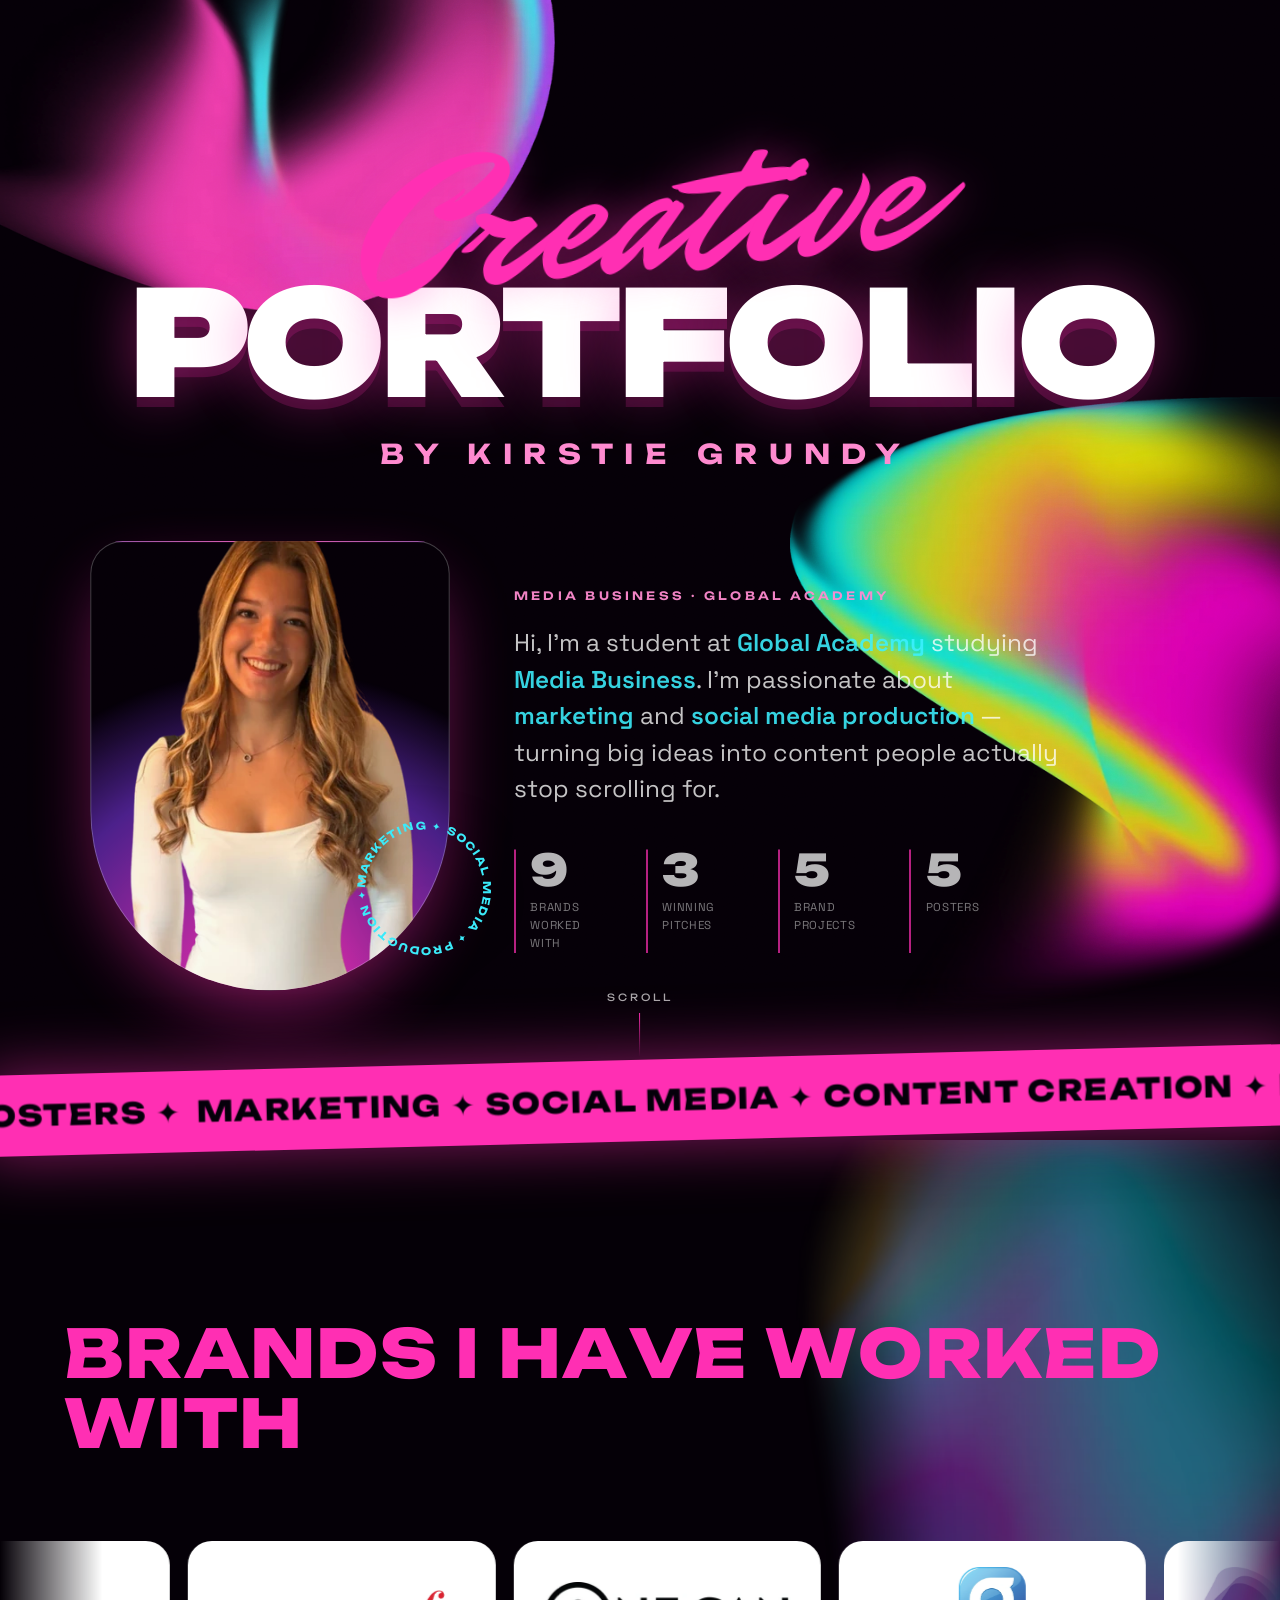
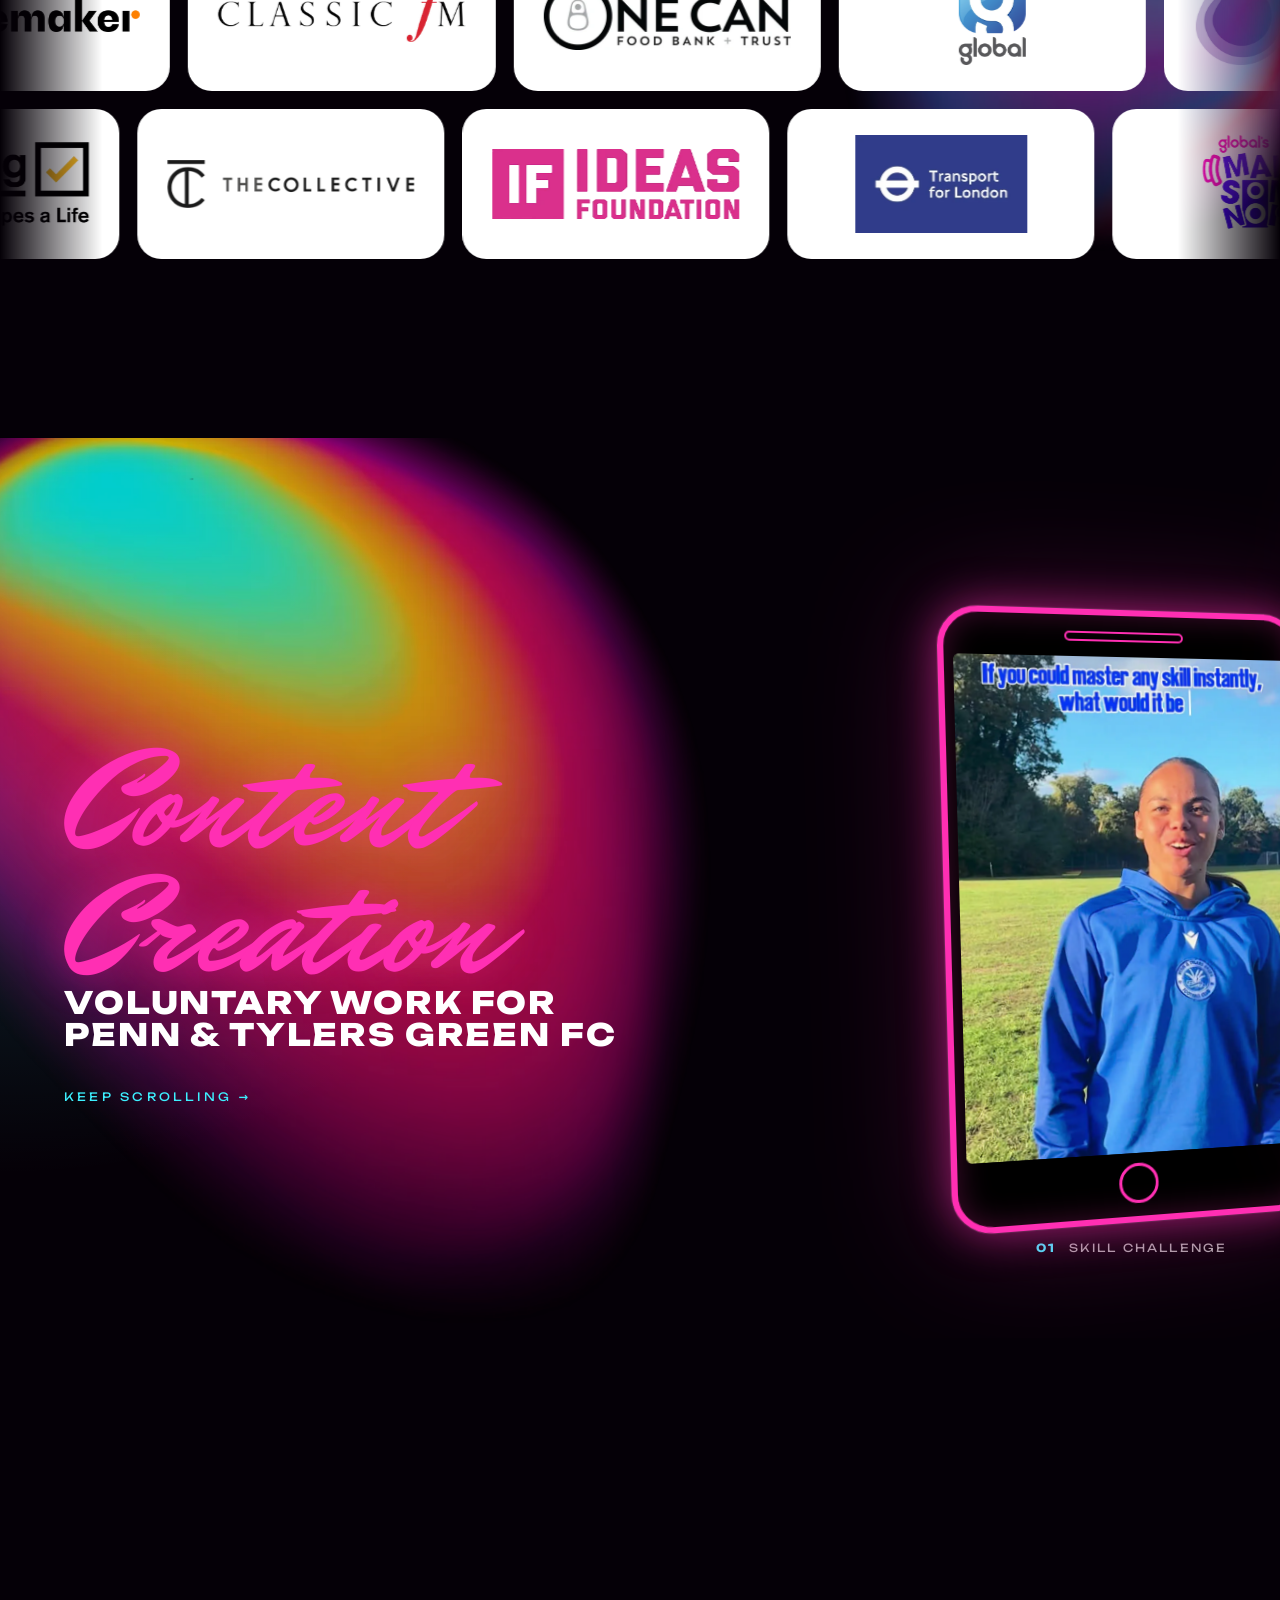
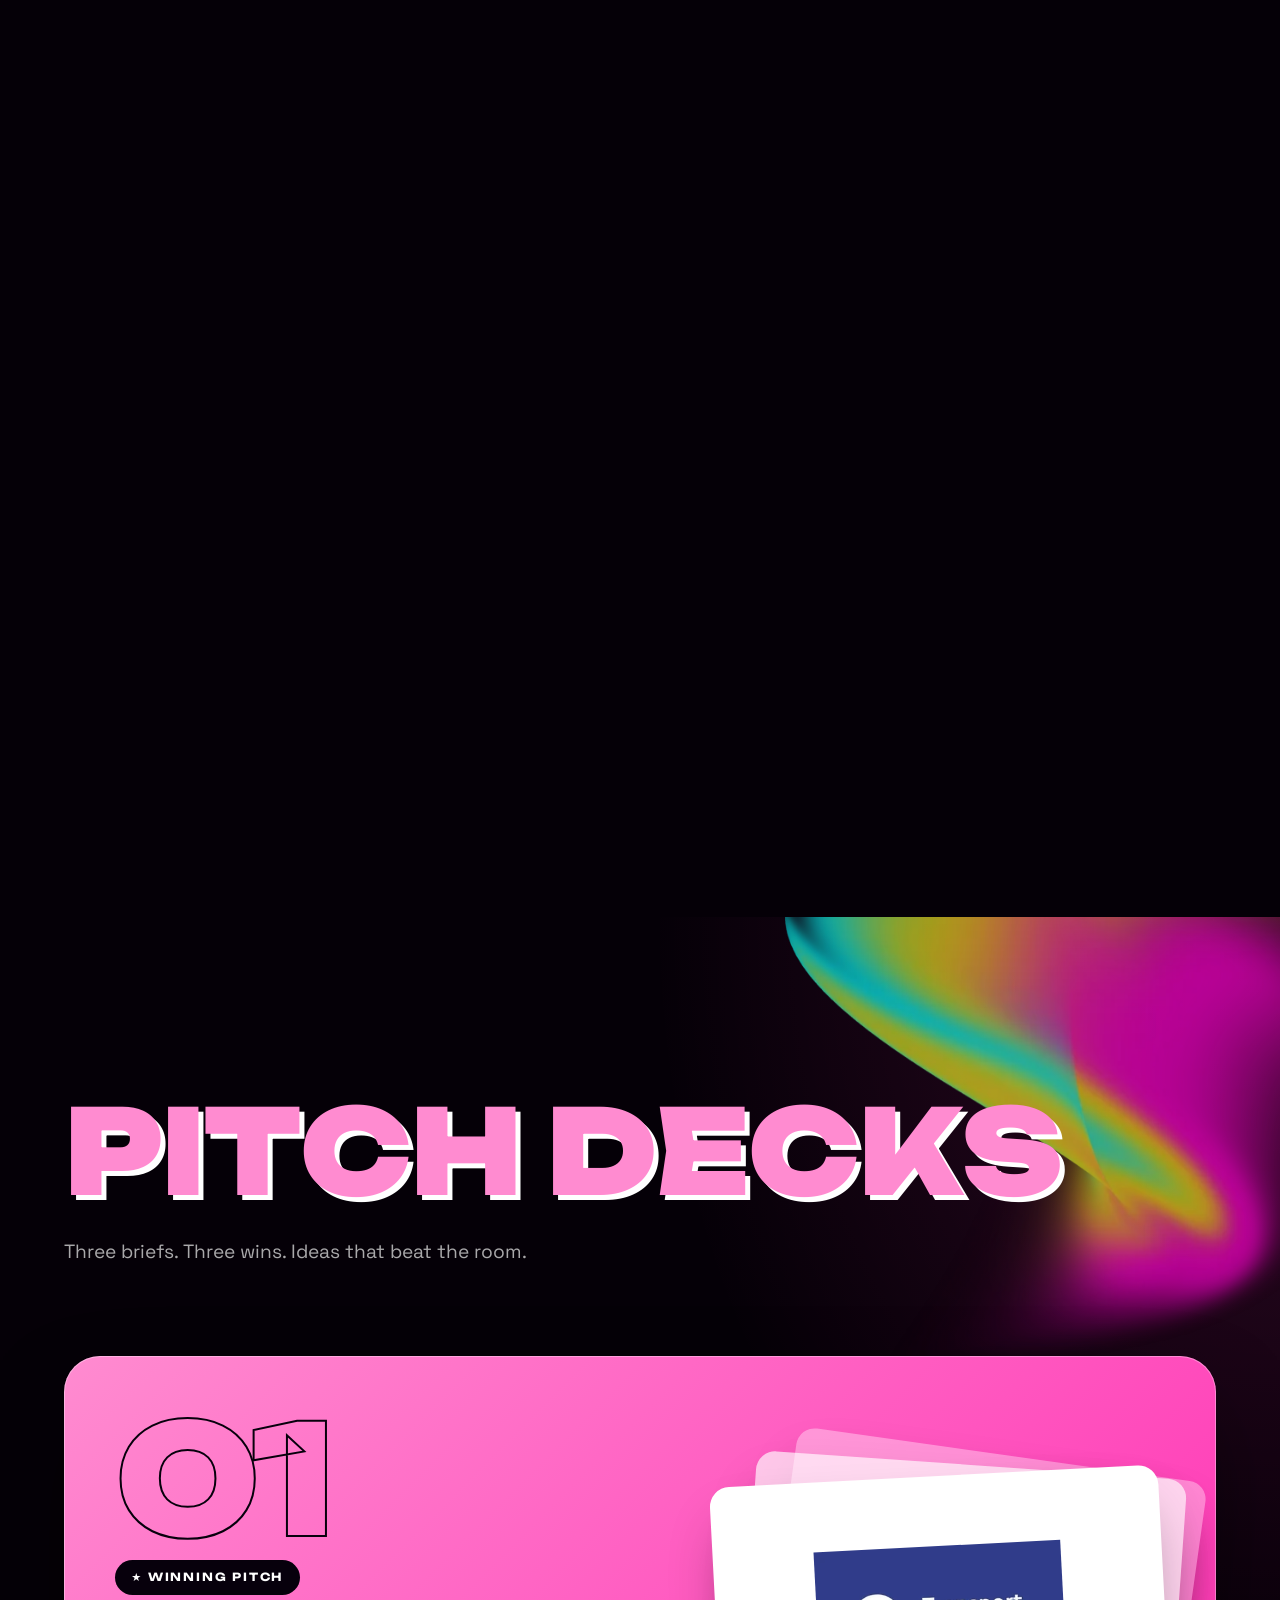
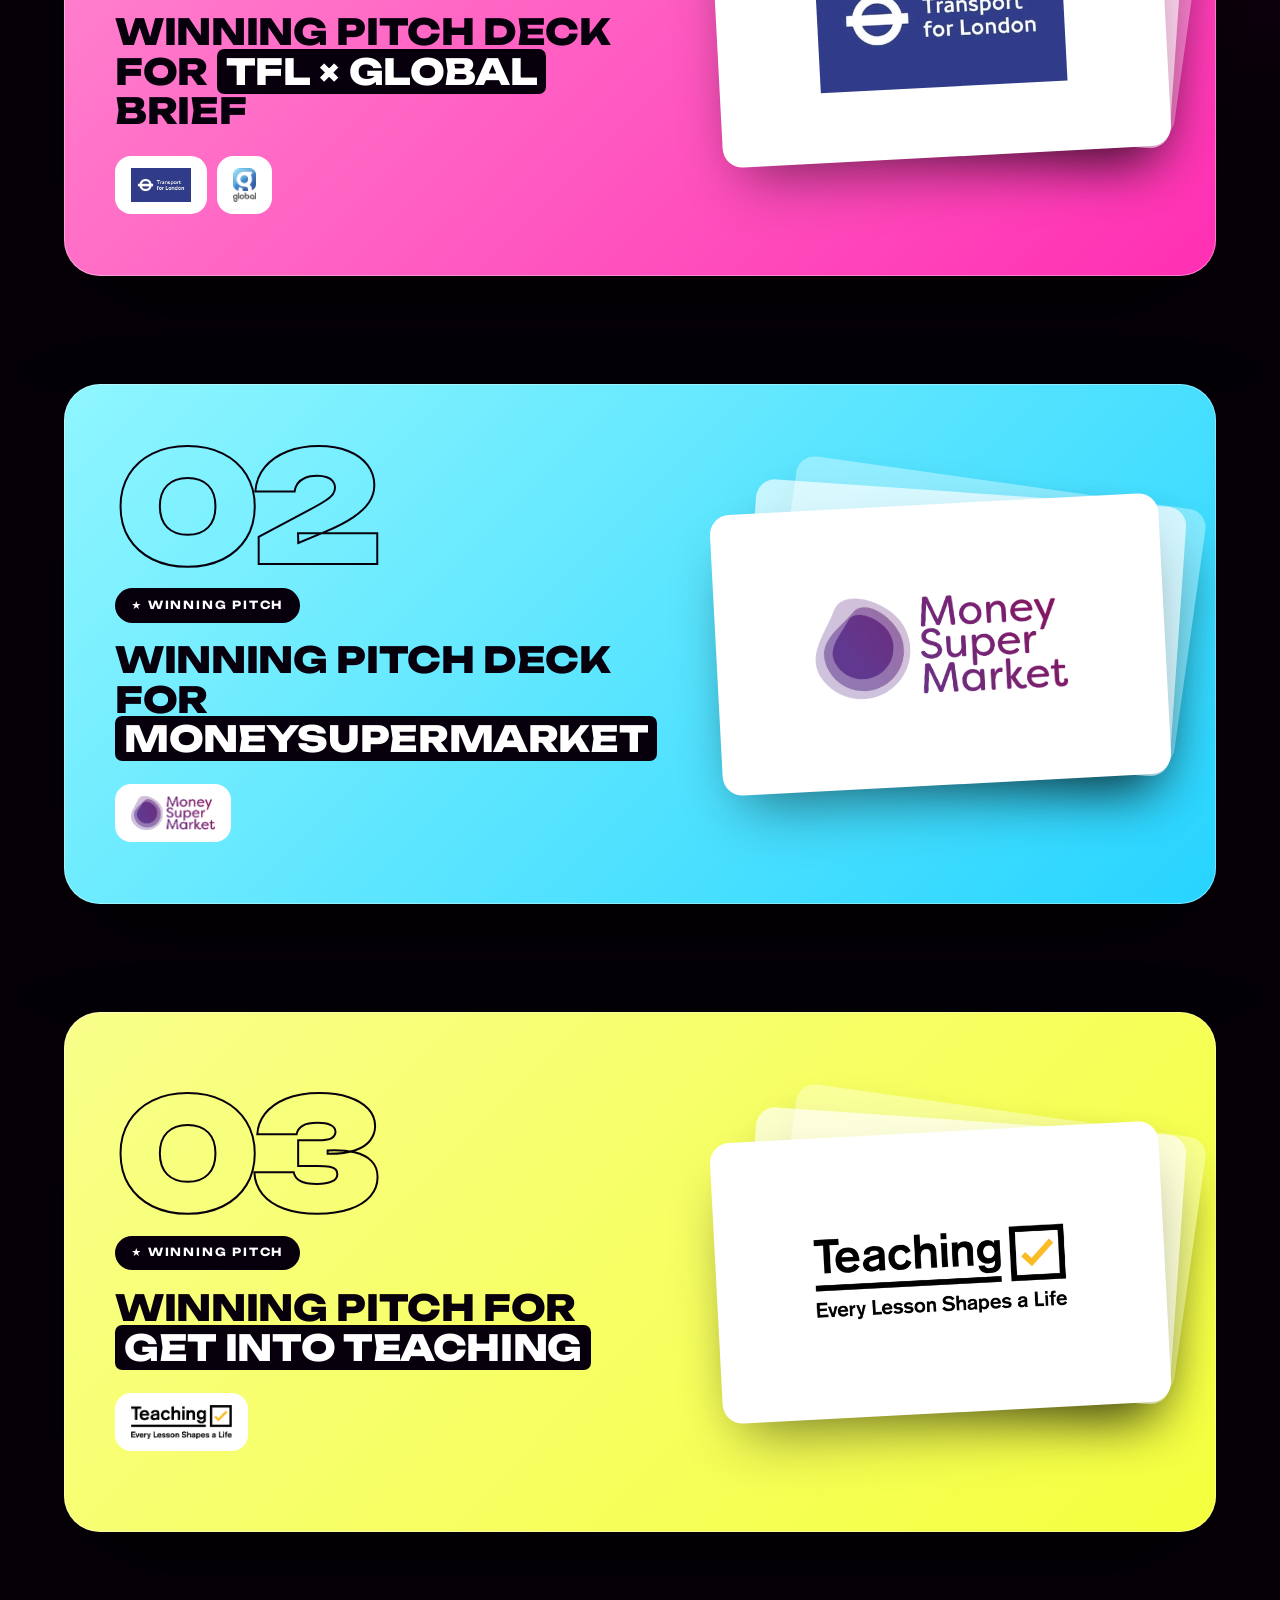
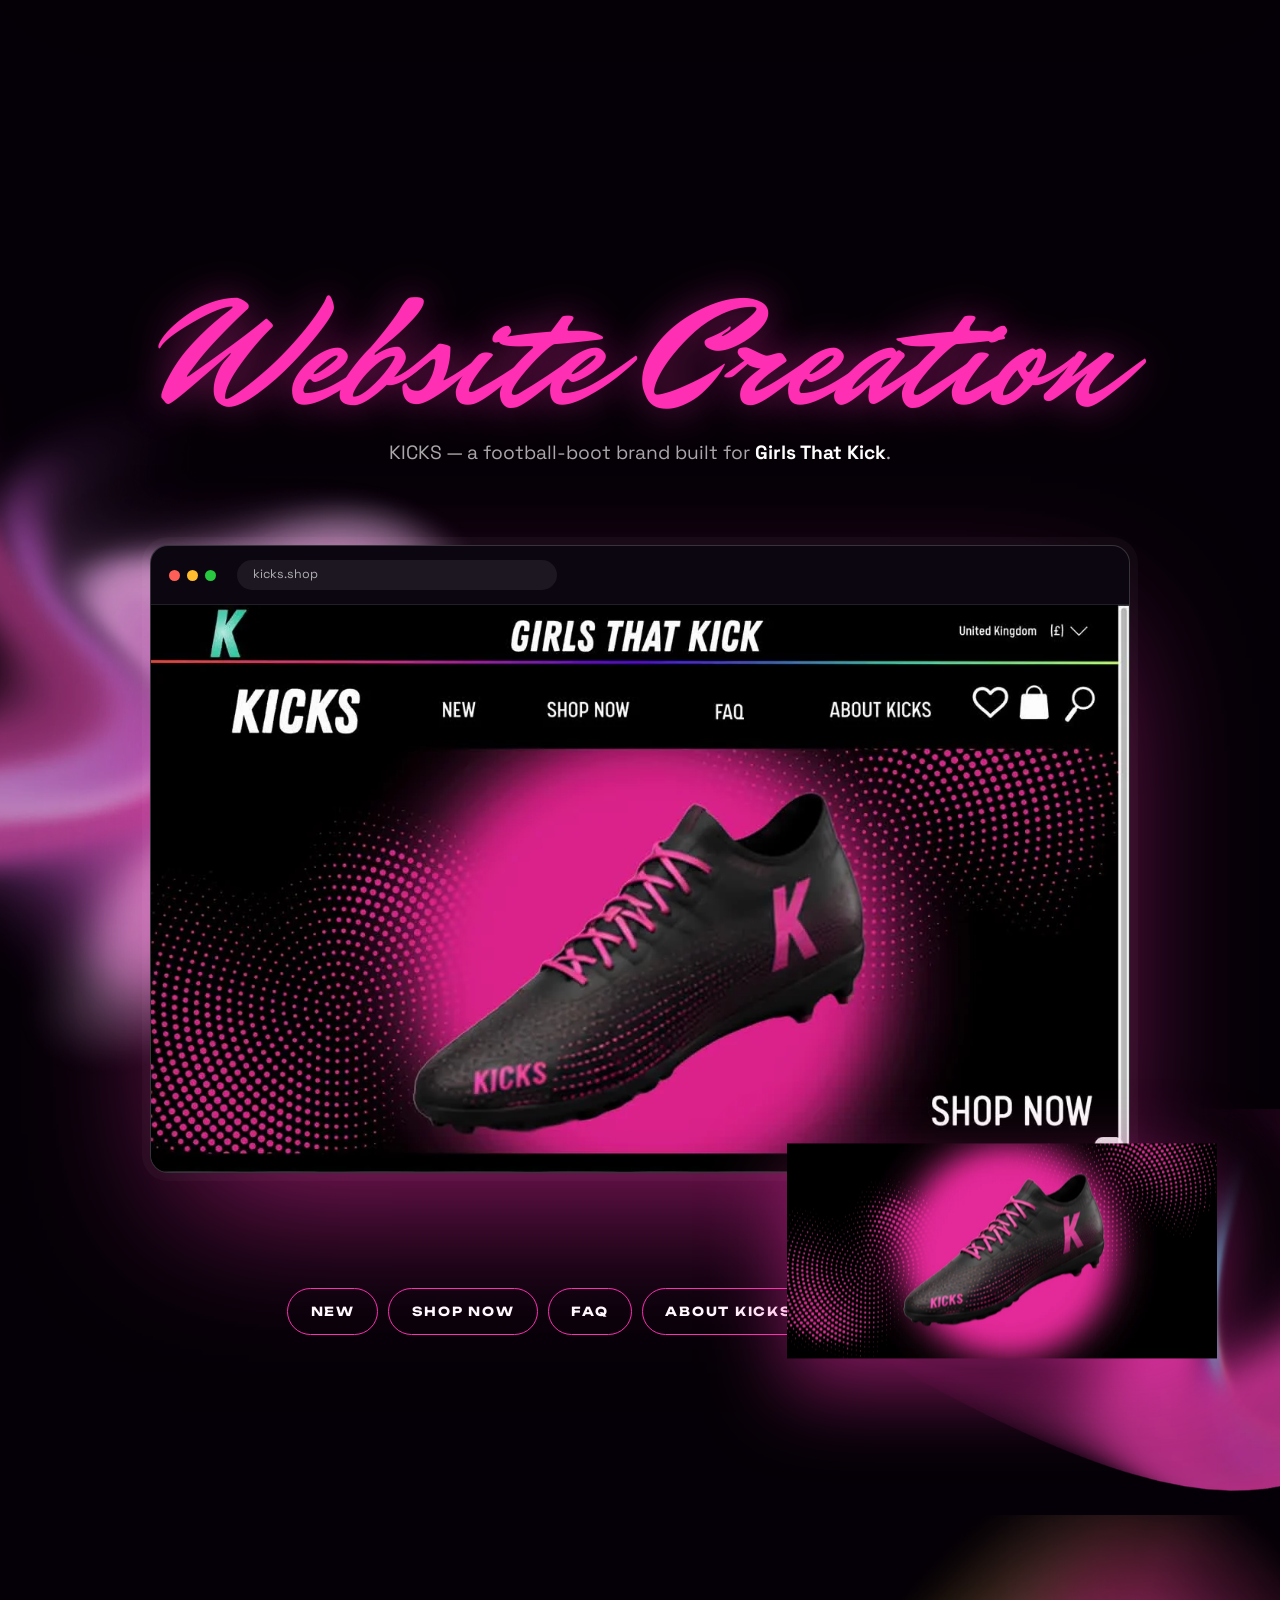
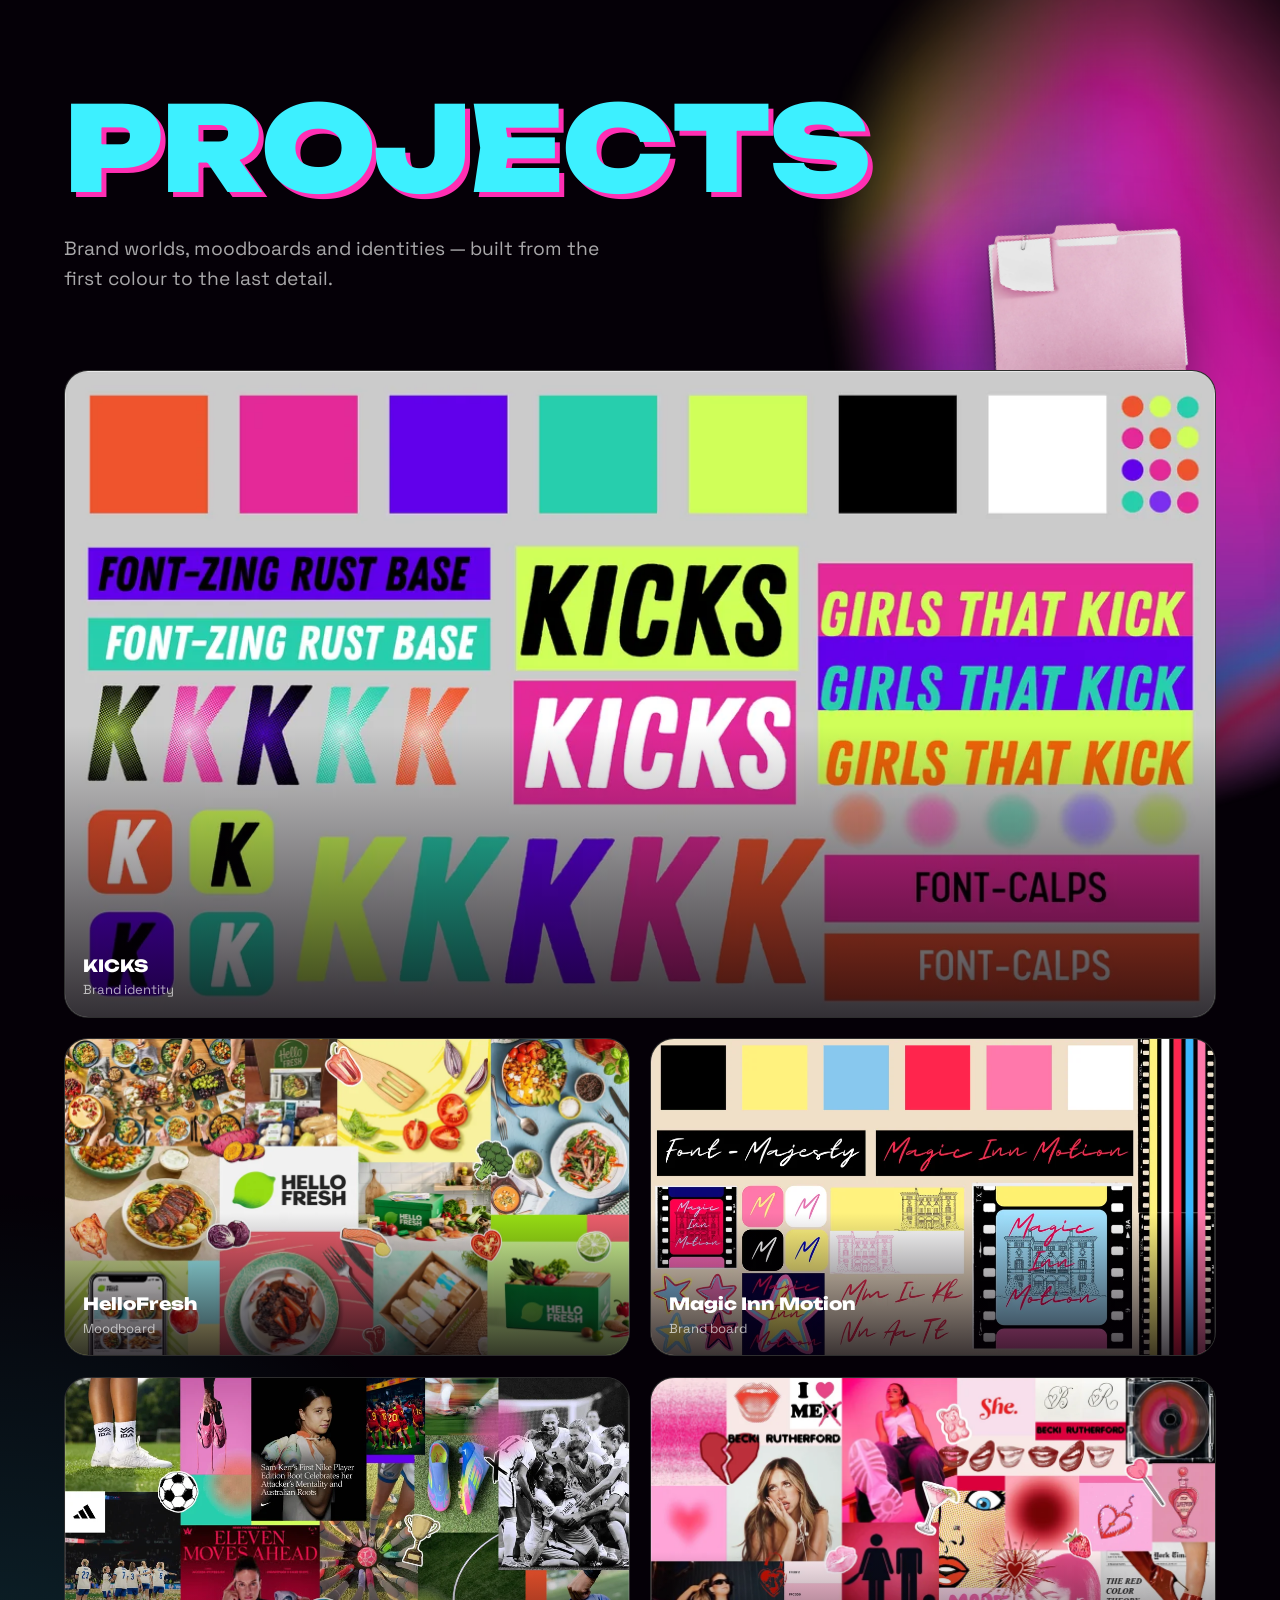
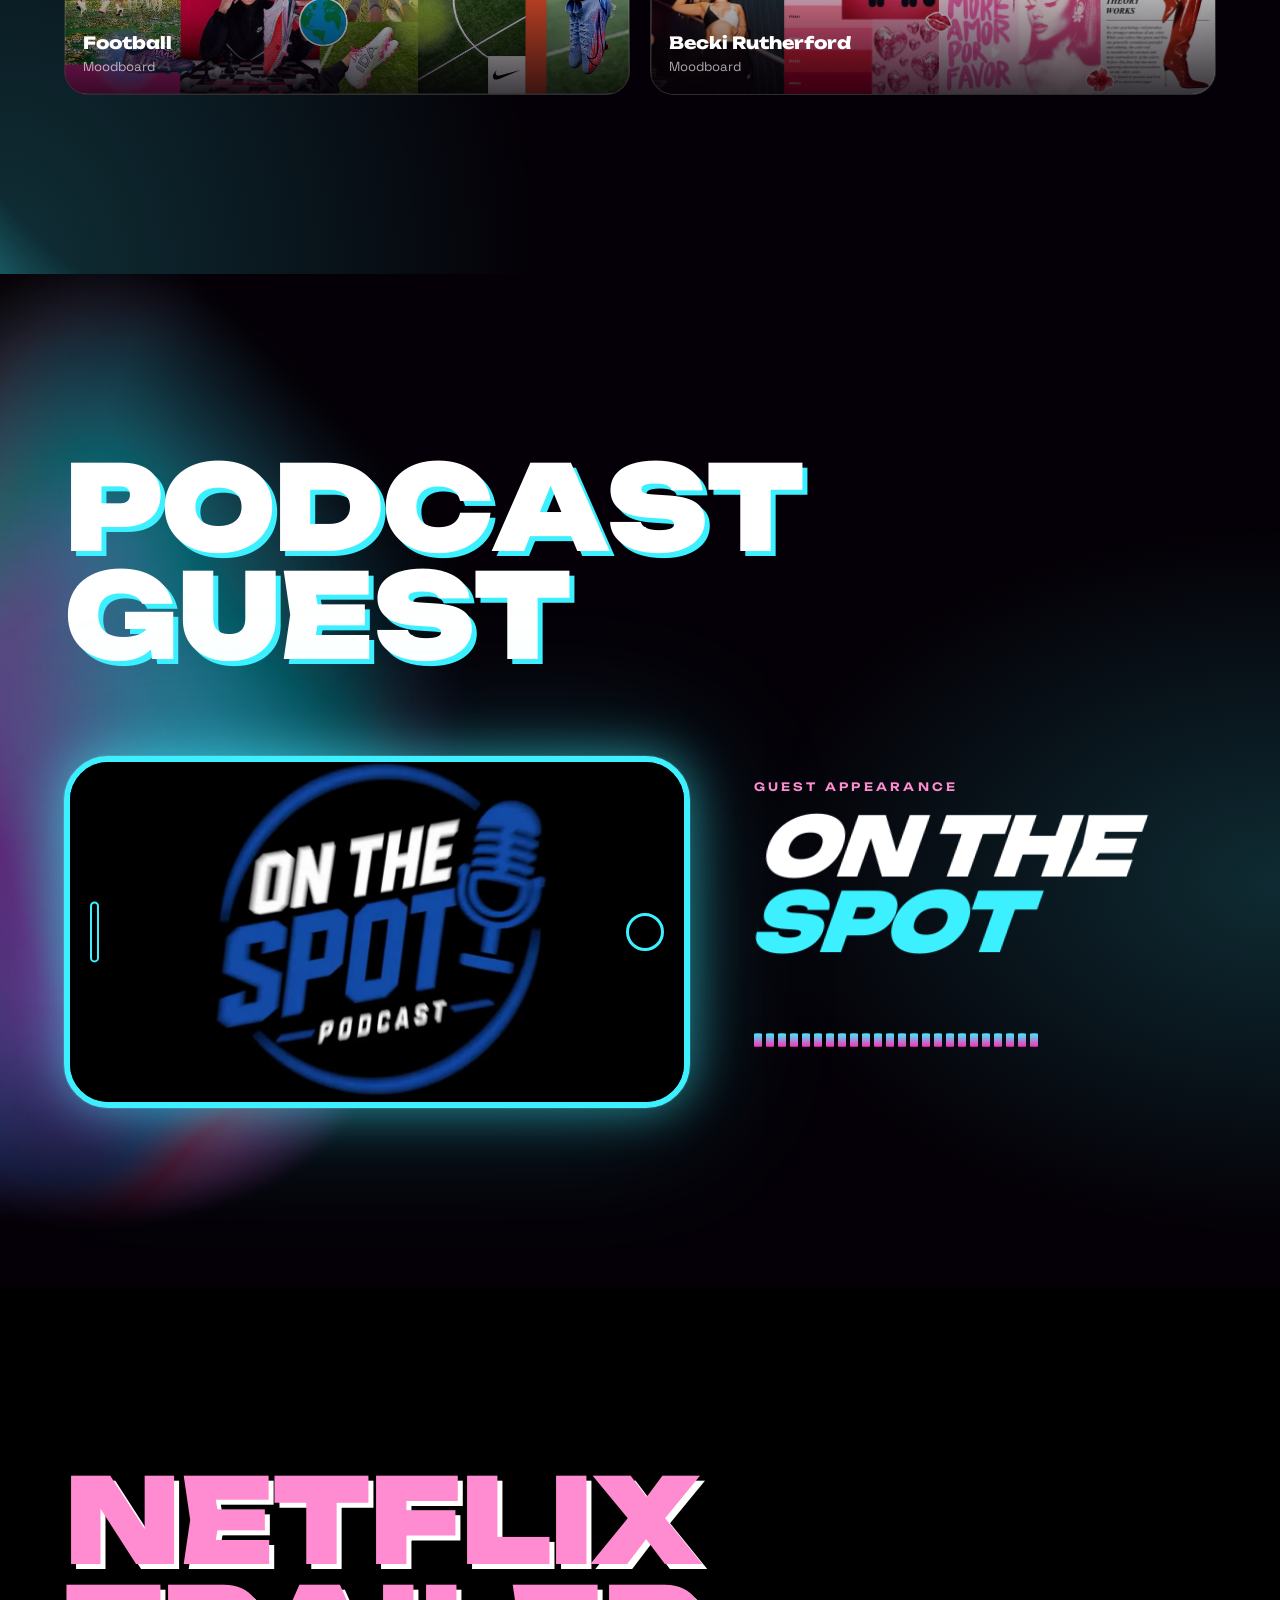
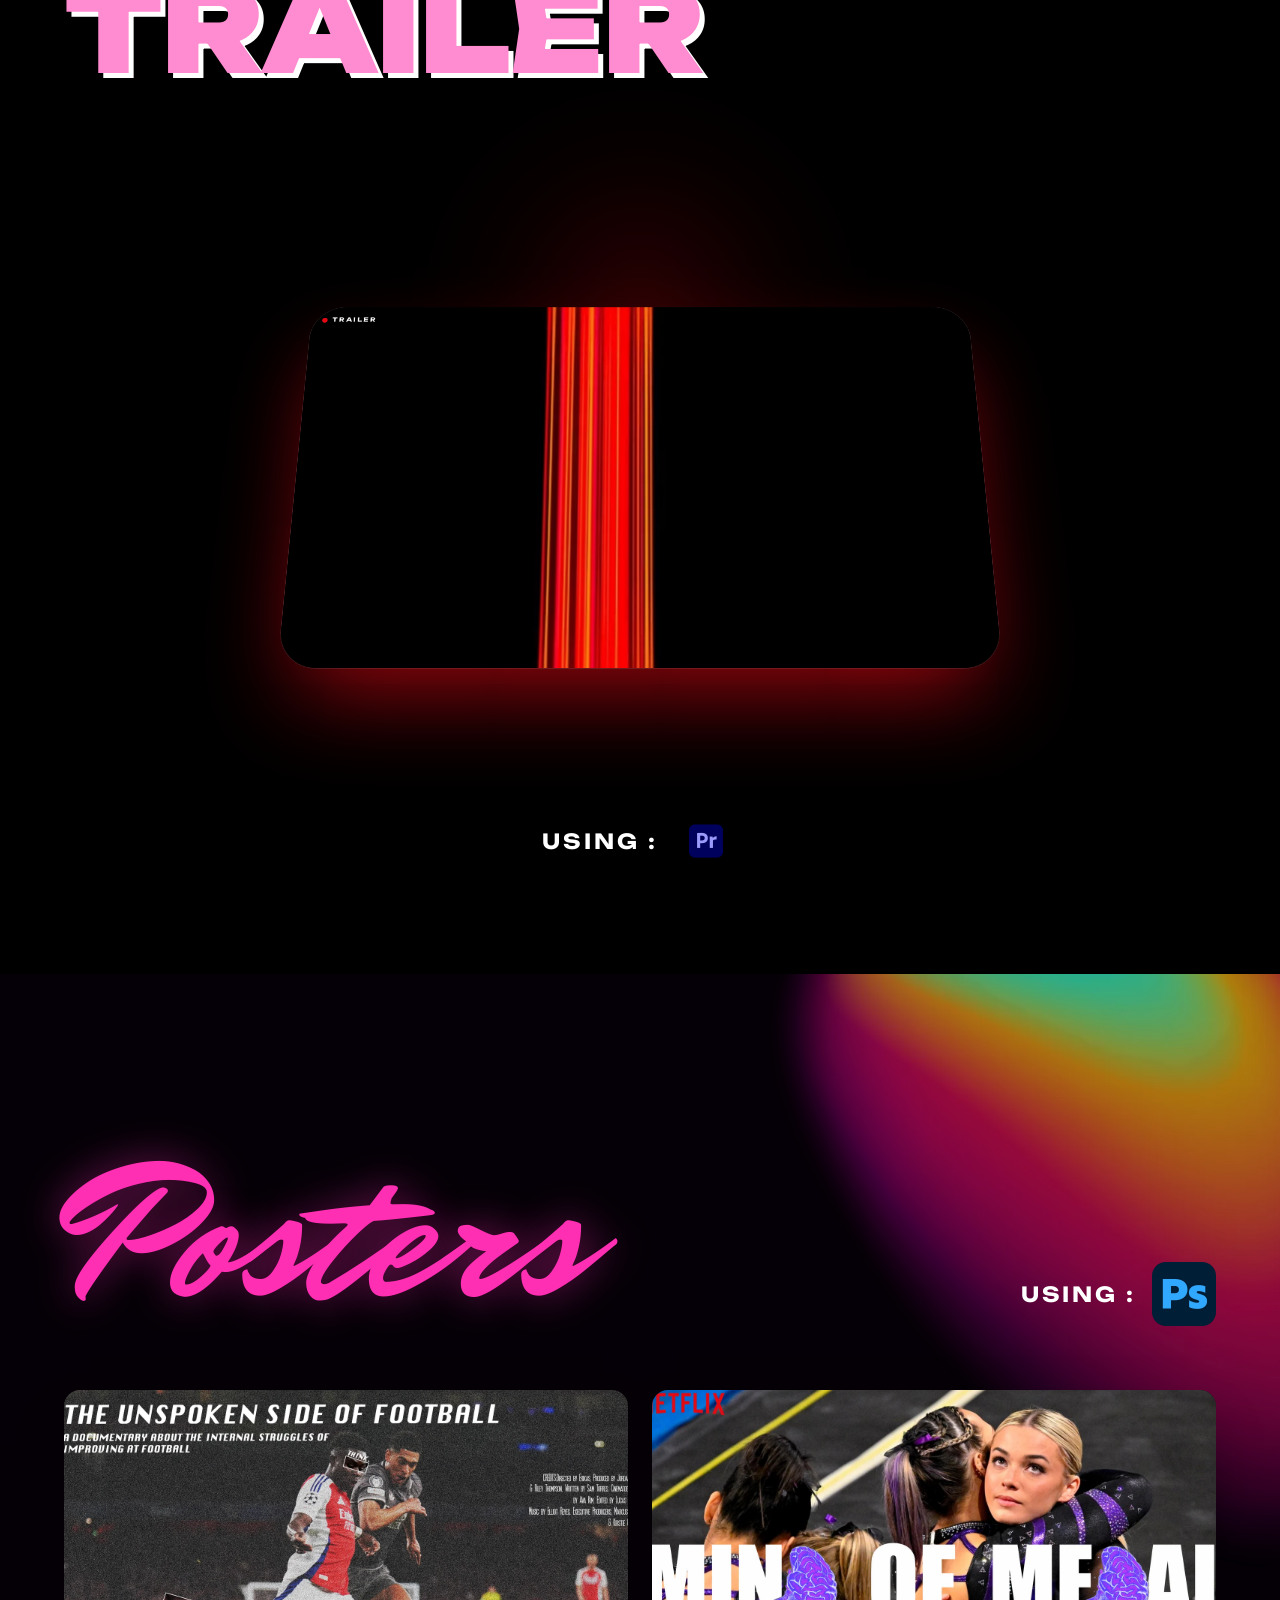
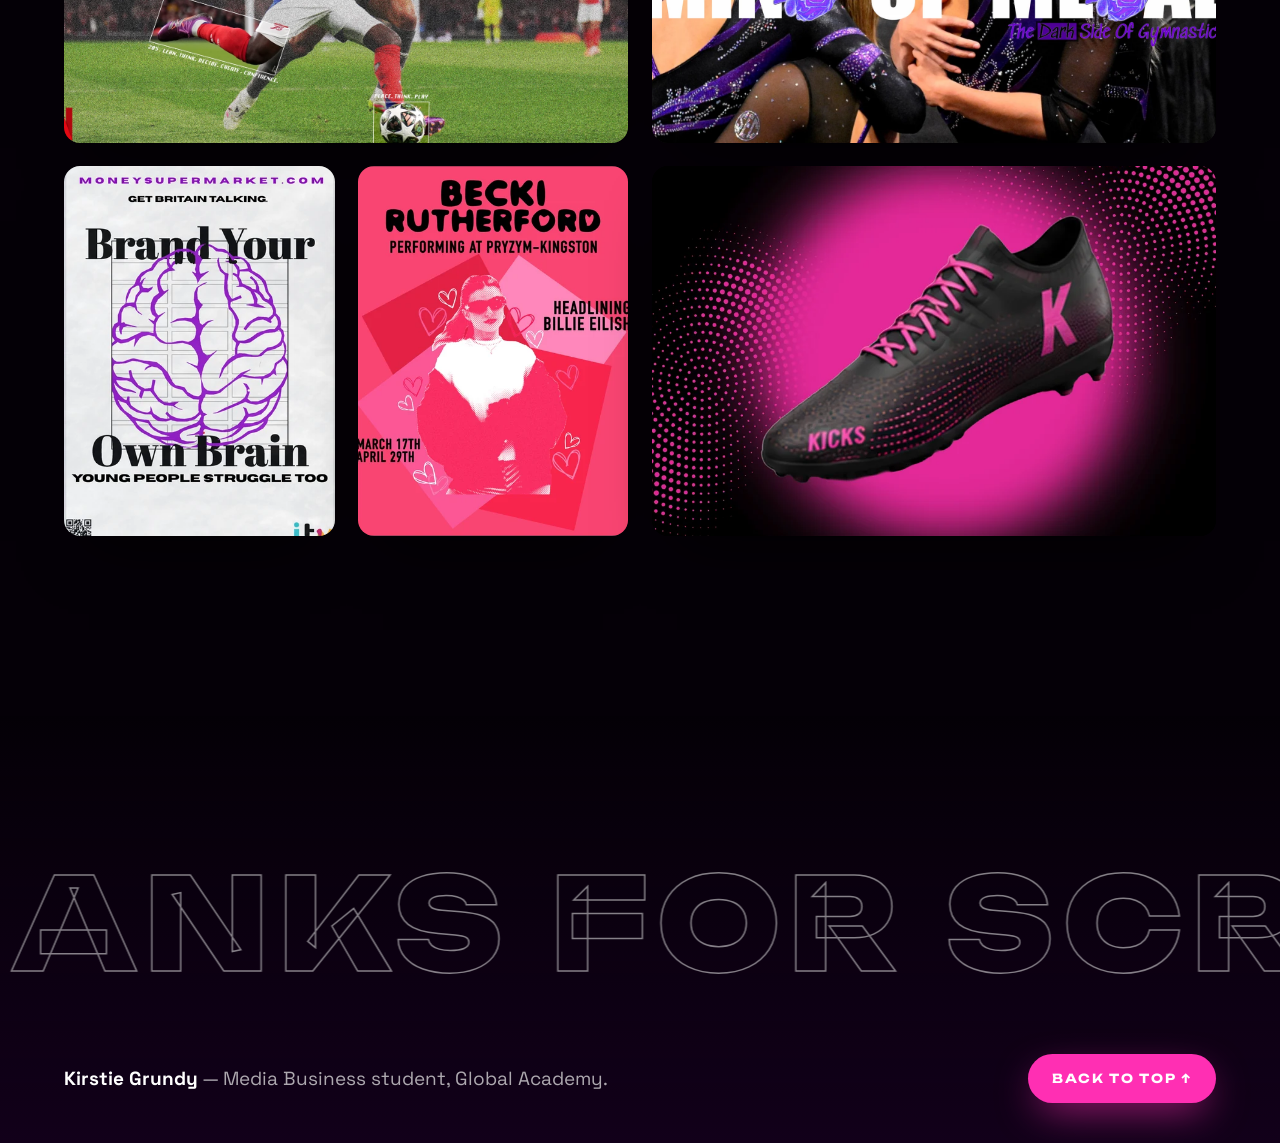
==== index.html @ 0b4361f9 "Add animated creative portfolio website Single-page static site rebuilt from the Canva PDF: smooth s" ====
<!doctype html>
<html lang="en">
<head>
<meta charset="utf-8">
<meta name="viewport" content="width=device-width, initial-scale=1, viewport-fit=cover">
<title>Kirstie Grundy — Creative Portfolio</title>
<meta name="description" content="Creative portfolio of Kirstie Grundy — Media Business student at Global Academy. Marketing, social media production, pitch decks, web design, video and more.">
<meta name="theme-color" content="#050007">
<script>document.documentElement.classList.add('js')</script>
<link rel="icon" href="data:image/svg+xml,%3Csvg xmlns='http://www.w3.org/2000/svg' viewBox='0 0 64 64'%3E%3Crect width='64' height='64' rx='16' fill='%23050007'/%3E%3Ctext x='32' y='44' font-size='30' font-weight='900' text-anchor='middle' fill='%23ff2fb3' font-family='Arial Black,sans-serif'%3EKG%3C/text%3E%3C/svg%3E">
<link rel="preload" href="assets/fonts/Unbounded.woff2" as="font" type="font/woff2" crossorigin>
<link rel="preload" href="assets/fonts/MrDafoe.woff2" as="font" type="font/woff2" crossorigin>
<link rel="stylesheet" href="css/fonts.css">
<link rel="stylesheet" href="css/style.css">
</head>
<body>

<!-- Preloader -->
<div class="loader" id="loader" aria-hidden="true">
  <div class="loader__inner">
    <span class="loader__script">Kirstie</span>
    <span class="loader__count"><b id="loaderNum">0</b>%</span>
  </div>
  <div class="loader__bar"><i id="loaderBar"></i></div>
</div>

<!-- Cursor -->
<div class="cursor" id="cursor" aria-hidden="true"><span class="cursor__label"></span></div>

<!-- Scroll progress -->
<div class="progress" aria-hidden="true"><i id="progress"></i></div>

<!-- Nav -->
<header class="nav" id="nav">
  <a href="#top" class="nav__logo" data-scroll data-cursor>KG<span>.</span></a>
  <nav class="nav__links" aria-label="Sections">
    <a href="#brands" data-scroll>Brands</a>
    <a href="#content" data-scroll>Content</a>
    <a href="#pitch" data-scroll>Pitches</a>
    <a href="#website" data-scroll>Web</a>
    <a href="#projects" data-scroll>Projects</a>
    <a href="#podcast" data-scroll>Podcast</a>
    <a href="#trailer" data-scroll>Trailer</a>
    <a href="#posters" data-scroll>Posters</a>
  </nav>
  <button class="nav__burger" id="burger" aria-label="Menu" aria-expanded="false"><i></i><i></i></button>
</header>

<div class="menu" id="menu">
  <a href="#brands" data-scroll>Brands</a>
  <a href="#content" data-scroll>Content</a>
  <a href="#pitch" data-scroll>Pitch decks</a>
  <a href="#website" data-scroll>Website</a>
  <a href="#projects" data-scroll>Projects</a>
  <a href="#podcast" data-scroll>Podcast</a>
  <a href="#trailer" data-scroll>Trailer</a>
  <a href="#posters" data-scroll>Posters</a>
</div>

<main id="top">

<!-- ============ HERO ============ -->
<section class="hero" id="hero">
  <img class="blob hero__blob1" src="assets/img/blob-a.webp" alt="" data-speed="-0.15" data-mouse="30">
  <img class="blob hero__blob2" src="assets/img/blob-b.webp" alt="" data-speed="0.2" data-mouse="-40">
  <div class="grain"></div>

  <div class="hero__title">
    <span class="script hero__script" id="heroScript">Creative</span>
    <h1 class="hero__big" id="heroBig" aria-label="Portfolio">PORTFOLIO</h1>
    <p class="hero__by" id="heroBy">By Kirstie Grundy</p>
  </div>

  <div class="hero__row">
    <figure class="hero__photo" data-reveal="scale">
      <div class="hero__ring"></div>
      <img src="assets/img/me.webp" alt="Portrait of Kirstie Grundy">
      <svg class="hero__badge" viewBox="0 0 200 200" aria-hidden="true">
        <defs><path id="circ" d="M100,100 m-78,0 a78,78 0 1,1 156,0 a78,78 0 1,1 -156,0"/></defs>
        <text><textPath href="#circ" textLength="486" lengthAdjust="spacing">MARKETING ✦ SOCIAL MEDIA ✦ PRODUCTION ✦ </textPath></text>
      </svg>
    </figure>

    <div class="hero__info">
      <p class="eyebrow" data-reveal>Media Business · Global Academy</p>
      <p class="hero__bio" data-reveal>
        Hi, I’m a student at <mark>Global Academy</mark> studying <mark>Media Business</mark>.
        I’m passionate about <mark>marketing</mark> and <mark>social media production</mark> — turning
        big ideas into content people actually stop scrolling for.
      </p>
      <ul class="stats" data-reveal>
        <li><b data-count="10">0</b><span>Brands worked with</span></li>
        <li><b data-count="3">0</b><span>Winning pitches</span></li>
        <li><b data-count="6">0</b><span>Brand projects</span></li>
        <li><b data-count="5">0</b><span>Posters</span></li>
      </ul>
    </div>
  </div>

  <a href="#brands" class="scrollcue" data-scroll data-cursor>
    <span>Scroll</span><i></i>
  </a>
</section>

<!-- Ticker -->
<div class="ticker" aria-hidden="true">
  <div class="ticker__track" data-marquee="0.6">
    <span>Marketing ✦ Social Media ✦ Content Creation ✦ Pitch Decks ✦ Web Design ✦ Podcast ✦ Video ✦ Posters ✦ </span>
    <span>Marketing ✦ Social Media ✦ Content Creation ✦ Pitch Decks ✦ Web Design ✦ Podcast ✦ Video ✦ Posters ✦ </span>
  </div>
</div>

<!-- ============ BRANDS ============ -->
<section class="section brands" id="brands">
  <img class="blob brands__blob" src="assets/img/blob-c.webp" alt="" data-speed="0.15">
  <div class="wrap">
    <h2 class="h-slab" data-split>Brands I have worked with</h2>
  </div>

  <div class="marquee" data-marquee="-1">
    <div class="marquee__track">
      <div class="logo"><img src="assets/img/logo-moneysupermarket.webp" alt="Moneysupermarket"></div>
      <div class="logo"><img src="assets/img/logo-wavemaker.webp" alt="Wavemaker"></div>
      <div class="logo"><img src="assets/img/logo-classicfm.webp" alt="Classic FM"></div>
      <div class="logo"><img src="assets/img/logo-onecan.webp" alt="One Can Food Bank + Trust"></div>
      <div class="logo"><img src="assets/img/logo-global.webp" alt="Global"></div>
    </div>
  </div>
  <div class="marquee" data-marquee="1">
    <div class="marquee__track">
      <div class="logo"><img src="assets/img/logo-ideas.webp" alt="IF Ideas Foundation"></div>
      <div class="logo"><img src="assets/img/logo-tfl.webp" alt="Transport for London"></div>
      <div class="logo"><img src="assets/img/logo-makesomenoise.webp" alt="Global's Make Some Noise"></div>
      <div class="logo"><img src="assets/img/logo-teaching.webp" alt="Teaching — Every Lesson Shapes a Life"></div>
      <div class="logo"><img src="assets/img/logo-collective.webp" alt="The Collective"></div>
    </div>
  </div>
</section>

<!-- ============ CONTENT CREATION (horizontal) ============ -->
<section class="hscroll" id="content">
  <img class="blob hscroll__blob" src="assets/img/blob-d.webp" alt="" data-speed="0">
  <div class="hscroll__track" id="hTrack">

    <div class="hpanel hpanel--intro">
      <h2 class="title-stack">
        <span class="script" data-reveal>Content Creation</span>
        <span class="h-slab h-slab--sm" data-reveal>Voluntary work for<br>Penn&nbsp;&amp;&nbsp;Tylers Green FC</span>
      </h2>
      <p class="hpanel__hint" data-reveal>Keep scrolling <b>→</b></p>
    </div>

    <figure class="hpanel phone-wrap" data-tilt>
      <div class="phone"><div class="screen"><img src="assets/img/ptg-1.webp" alt="Short-form video: If you could master any skill instantly, what would it be?"></div></div>
      <figcaption><b>01</b> Skill challenge</figcaption>
    </figure>
    <figure class="hpanel phone-wrap phone-wrap--lift" data-tilt>
      <div class="phone"><div class="screen"><img src="assets/img/ptg-2.webp" alt="Short-form video: Bring an item beginning with 'C'"></div></div>
      <figcaption><b>02</b> Changing-room game</figcaption>
    </figure>
    <figure class="hpanel phone-wrap" data-tilt>
      <div class="phone"><div class="screen"><img src="assets/img/ptg-3.webp" alt="Short-form video: What is the best sock height and shin pad size?"></div></div>
      <figcaption><b>03</b> Kit debate</figcaption>
    </figure>
    <figure class="hpanel phone-wrap phone-wrap--lift" data-tilt>
      <div class="phone"><div class="screen"><img src="assets/img/ptg-5.webp" alt="Short-form video: Who can hit the crossbar first?"></div></div>
      <figcaption><b>04</b> Crossbar challenge</figcaption>
    </figure>
    <figure class="hpanel phone-wrap" data-tilt>
      <div class="phone"><div class="screen screen--card"><img src="assets/img/ptg-4.webp" alt="Penn & Tylers Green FC club crest and partner logos"></div></div>
      <figcaption><b>05</b> Club title card</figcaption>
    </figure>
    <figure class="hpanel phone-wrap phone-wrap--lift" data-tilt>
      <div class="phone"><div class="screen screen--card"><img src="assets/img/ptg-6.webp" alt="Penn & Tylers Green FC end card with sponsors"></div></div>
      <figcaption><b>06</b> Sponsor end card</figcaption>
    </figure>

    <div class="hpanel hpanel--ig">
      <p class="eyebrow">Links to Penn&nbsp;&amp;&nbsp;Tylers Green Instagram</p>
      <a class="igcard" href="https://www.instagram.com/pennandtylersgreenfc/?hl=en" target="_blank" rel="noopener" data-cursor="Visit">
        <svg viewBox="0 0 24 24" aria-hidden="true"><path fill="currentColor" d="M12 2.2c3.2 0 3.6 0 4.8.1 3.3.1 4.8 1.7 4.9 4.9.1 1.3.1 1.6.1 4.8s0 3.6-.1 4.8c-.1 3.2-1.7 4.8-4.9 4.9-1.3.1-1.6.1-4.8.1s-3.6 0-4.8-.1c-3.3-.1-4.8-1.7-4.9-4.9C2.2 15.6 2.2 15.2 2.2 12s0-3.6.1-4.8C2.4 3.9 4 2.4 7.2 2.3 8.4 2.2 8.8 2.2 12 2.2zM12 0C8.7 0 8.3 0 7.1.1 2.7.3.3 2.7.1 7.1 0 8.3 0 8.7 0 12s0 3.7.1 4.9c.2 4.4 2.6 6.8 7 7C8.3 24 8.7 24 12 24s3.7 0 4.9-.1c4.4-.2 6.8-2.6 7-7 .1-1.2.1-1.6.1-4.9s0-3.7-.1-4.9c-.2-4.4-2.6-6.8-7-7C15.7 0 15.3 0 12 0zm0 5.8a6.2 6.2 0 1 0 0 12.4 6.2 6.2 0 0 0 0-12.4zM12 16a4 4 0 1 1 0-8 4 4 0 0 1 0 8zm6.4-11.8a1.4 1.4 0 1 0 0 2.9 1.4 1.4 0 0 0 0-2.9z"/></svg>
        <span class="igcard__handle">@pennandtylersgreenfc</span>
        <span class="igcard__url">instagram.com/pennandtylersgreenfc</span>
        <span class="igcard__cta">View the profile <i>↗</i></span>
      </a>
    </div>
  </div>
</section>

<!-- ============ PITCH DECKS ============ -->
<section class="section pitch" id="pitch">
  <img class="blob pitch__blob1" src="assets/img/blob-b.webp" alt="" data-speed="0.2">
  <img class="blob pitch__blob2" src="assets/img/blob-corner.webp" alt="" data-speed="-0.1">
  <div class="wrap">
    <h2 class="h-outline h-outline--pink" data-split>Pitch Decks</h2>
    <p class="lede" data-reveal>Three briefs. Three wins. Ideas that beat the room.</p>
  </div>

  <div class="stack wrap">
    <article class="deck deck--pink" data-stack>
      <div class="deck__meta">
        <span class="deck__num">01</span>
        <span class="deck__badge">★ Winning pitch</span>
        <h3>Winning pitch deck for <em>TfL × Global</em> brief</h3>
        <div class="deck__logos">
          <span class="chip"><img src="assets/img/logo-tfl.webp" alt="Transport for London"></span>
          <span class="chip"><img src="assets/img/logo-global.webp" alt="Global"></span>
        </div>
      </div>
      <div class="deck__art" aria-hidden="true">
        <i class="slide s3"></i><i class="slide s2"></i>
        <i class="slide s1"><img src="assets/img/logo-tfl.webp" alt=""></i>
      </div>
    </article>

    <article class="deck deck--cyan" data-stack>
      <div class="deck__meta">
        <span class="deck__num">02</span>
        <span class="deck__badge">★ Winning pitch</span>
        <h3>Winning pitch deck for <em>Moneysupermarket</em></h3>
        <div class="deck__logos">
          <span class="chip"><img src="assets/img/logo-moneysupermarket.webp" alt="Moneysupermarket"></span>
        </div>
      </div>
      <div class="deck__art" aria-hidden="true">
        <i class="slide s3"></i><i class="slide s2"></i>
        <i class="slide s1"><img src="assets/img/logo-moneysupermarket.webp" alt=""></i>
      </div>
    </article>

    <article class="deck deck--yellow" data-stack>
      <div class="deck__meta">
        <span class="deck__num">03</span>
        <span class="deck__badge">★ Winning pitch</span>
        <h3>Winning pitch for <em>Get Into Teaching</em></h3>
        <div class="deck__logos">
          <span class="chip"><img src="assets/img/logo-teaching.webp" alt="Teaching — Every Lesson Shapes a Life"></span>
        </div>
      </div>
      <div class="deck__art" aria-hidden="true">
        <i class="slide s3"></i><i class="slide s2"></i>
        <i class="slide s1"><img src="assets/img/logo-teaching.webp" alt=""></i>
      </div>
    </article>
  </div>
</section>

<!-- ============ WEBSITE ============ -->
<section class="section web" id="website">
  <img class="blob web__blob1" src="assets/img/blob-e.webp" alt="" data-speed="-0.2">
  <img class="blob web__blob2" src="assets/img/blob-a.webp" alt="" data-speed="0.15">
  <div class="wrap">
    <h2 class="title-stack title-stack--center">
      <span class="script" data-reveal>Website Creation</span>
    </h2>
    <p class="lede lede--center" data-reveal>KICKS — a football-boot brand built for <b>Girls That Kick</b>.</p>

    <div class="browser" data-tilt data-reveal="scale">
      <div class="browser__bar"><i></i><i></i><i></i><span>kicks.shop</span></div>
      <img class="browser__shot" src="assets/img/kicks-site.webp" alt="KICKS website homepage: Girls That Kick, with navigation New, Shop Now, FAQ and About Kicks and a hero boot with a Shop Now button">
      <img class="browser__shoe" src="assets/img/kicks-shoe.webp" alt="" data-speed="-0.12">
    </div>

    <ul class="pills" data-reveal>
      <li>New</li><li>Shop Now</li><li>FAQ</li><li>About KICKS</li><li>Shop Now →</li>
    </ul>
  </div>
</section>

<!-- ============ PROJECTS ============ -->
<section class="section projects" id="projects">
  <img class="blob proj__blob1" src="assets/img/blob-f.webp" alt="" data-speed="0.15">
  <img class="blob proj__blob2" src="assets/img/blob-corner.webp" alt="" data-speed="-0.1">
  <img class="folder" src="assets/img/folder.webp" alt="" data-speed="-0.25" data-spin>
  <div class="wrap">
    <h2 class="h-outline h-outline--cyan" data-split>Projects</h2>
    <p class="lede" data-reveal>Brand worlds, moodboards and identities — built from the first colour to the last detail.</p>

    <div class="bento">
      <button class="tile tile--wide" data-lightbox="assets/img/p-kicks-identity.webp" data-cursor="View" data-reveal>
        <img src="assets/img/p-kicks-identity.webp" alt="KICKS brand identity: colour palette, fonts and logo lockups">
        <span class="tile__cap"><b>KICKS</b> Brand identity</span>
      </button>
      <button class="tile" data-lightbox="assets/img/p-hellofresh.webp" data-cursor="View" data-reveal>
        <img src="assets/img/p-hellofresh.webp" alt="HelloFresh moodboard">
        <span class="tile__cap"><b>HelloFresh</b> Moodboard</span>
      </button>
      <button class="tile" data-lightbox="assets/img/p-magic.webp" data-cursor="View" data-reveal>
        <img src="assets/img/p-magic.webp" alt="Magic Inn Motion brand board">
        <span class="tile__cap"><b>Magic Inn Motion</b> Brand board</span>
      </button>
      <button class="tile" data-lightbox="assets/img/p-football.webp" data-cursor="View" data-reveal>
        <img src="assets/img/p-football.webp" alt="Women's football boots and match moments moodboard">
        <span class="tile__cap"><b>Football</b> Moodboard</span>
      </button>
      <button class="tile" data-lightbox="assets/img/p-becki.webp" data-cursor="View" data-reveal>
        <img src="assets/img/p-becki.webp" alt="Becki Rutherford moodboard">
        <span class="tile__cap"><b>Becki Rutherford</b> Moodboard</span>
      </button>
    </div>
  </div>
</section>

<!-- ============ PODCAST ============ -->
<section class="section podcast" id="podcast">
  <img class="blob pod__blob" src="assets/img/blob-c.webp" alt="" data-speed="0.2">
  <div class="wrap">
    <h2 class="h-outline h-outline--white" data-split>Podcast Guest</h2>

    <div class="pod" data-reveal="scale">
      <div class="pod__phone" data-tilt>
        <img src="assets/img/podcast.webp" alt="On The Spot Podcast logo">
      </div>
      <div class="pod__side">
        <p class="eyebrow">Guest appearance</p>
        <p class="pod__name">On&nbsp;The<br><b>Spot</b></p>
        <div class="wave" aria-hidden="true"><i></i><i></i><i></i><i></i><i></i><i></i><i></i><i></i><i></i><i></i><i></i><i></i><i></i><i></i><i></i><i></i><i></i><i></i><i></i><i></i><i></i><i></i><i></i><i></i></div>
      </div>
    </div>
  </div>
</section>

<!-- ============ NETFLIX TRAILER ============ -->
<section class="section trailer" id="trailer">
  <div class="trailer__glow"></div>
  <div class="wrap">
    <h2 class="h-outline h-outline--pink" data-split>Netflix Trailer</h2>
  </div>
  <div class="cinema" id="cinema">
    <div class="cinema__frame">
      <img src="assets/img/trailer.webp" alt="Netflix trailer opening frame with red light ribbon">
      <span class="cinema__rec"><i></i> Trailer</span>
    </div>
  </div>
  <p class="using" data-reveal><span>Using :</span> <img src="assets/img/icon-pr.webp" alt="Adobe Premiere Pro"></p>
</section>

<!-- ============ POSTERS ============ -->
<section class="section posters" id="posters">
  <img class="blob post__blob1" src="assets/img/blob-d.webp" alt="" data-speed="0.15">
  <div class="wrap">
    <div class="posters__head">
      <h2 class="title-stack"><span class="script" data-reveal>Posters</span></h2>
      <p class="using" data-reveal><span>Using :</span> <img src="assets/img/icon-ps.webp" alt="Adobe Photoshop"></p>
    </div>

    <div class="posters__grid">
      <button class="poster poster--wide" data-lightbox="assets/img/poster-unspoken.webp" data-cursor="View" data-tilt data-reveal>
        <img src="assets/img/poster-unspoken.webp" alt="Netflix-style poster: The Unspoken Side of Football">
      </button>
      <button class="poster poster--wide" data-lightbox="assets/img/poster-mind.webp" data-cursor="View" data-tilt data-reveal>
        <img src="assets/img/poster-mind.webp" alt="Netflix-style poster: Mind of Metal, the inner side of gymnastics">
      </button>
      <button class="poster poster--tall" data-lightbox="assets/img/poster-brain.webp" data-cursor="View" data-tilt data-reveal>
        <img src="assets/img/poster-brain.webp" alt="Moneysupermarket poster: Brand Your Own Brain">
      </button>
      <button class="poster poster--tall" data-lightbox="assets/img/poster-becki.webp" data-cursor="View" data-tilt data-reveal>
        <img src="assets/img/poster-becki.webp" alt="Gig poster: Becki Rutherford performing at Pryzm Kingston">
      </button>
      <button class="poster poster--shoe" data-lightbox="assets/img/kicks-shoe.webp" data-cursor="View" data-tilt data-reveal>
        <img src="assets/img/kicks-shoe.webp" alt="KICKS boot product poster">
      </button>
    </div>
  </div>
</section>

</main>

<!-- ============ FOOTER ============ -->
<footer class="footer">
  <div class="ticker ticker--big" aria-hidden="true">
    <div class="ticker__track" data-marquee="-0.5">
      <span>Thanks for scrolling ✦ Kirstie Grundy ✦ Creative Portfolio ✦ </span>
      <span>Thanks for scrolling ✦ Kirstie Grundy ✦ Creative Portfolio ✦ </span>
    </div>
  </div>
  <div class="wrap footer__row">
    <p><b>Kirstie Grundy</b> — Media Business student, Global Academy.</p>
    <a href="#top" class="totop" data-scroll data-cursor>Back to top ↑</a>
  </div>
</footer>

<!-- Lightbox -->
<div class="lightbox" id="lightbox" role="dialog" aria-modal="true" aria-label="Image preview">
  <button class="lightbox__close" id="lbClose" aria-label="Close">✕</button>
  <img id="lbImg" alt="">
</div>

<script src="vendor/gsap.min.js"></script>
<script src="vendor/ScrollTrigger.min.js"></script>
<script src="vendor/lenis.min.js"></script>
<script src="js/main.js"></script>
</body>
</html>
---- css/fonts.css ----
@font-face{font-family:'Mr Dafoe';font-style:normal;font-weight:400;font-display:swap;src:url(../assets/fonts/MrDafoe.woff2) format('woff2')}
@font-face{font-family:'Space Grotesk';font-style:normal;font-weight:300 700;font-display:swap;src:url(../assets/fonts/SpaceGrotesk.woff2) format('woff2')}
@font-face{font-family:'Unbounded';font-style:normal;font-weight:200 900;font-display:swap;src:url(../assets/fonts/Unbounded.woff2) format('woff2')}
---- css/style.css ----
/* ============ TOKENS ============ */
:root{
  --bg:#050007;
  --ink:#fff;
  --muted:rgba(255,255,255,.66);
  --pink:#ff2fb3;
  --pink-2:#ff8bd0;
  --cyan:#3df0ff;
  --yellow:#f4ff3d;
  --purple:#8a3dff;
  --grad:linear-gradient(100deg,var(--cyan),var(--pink) 50%,var(--yellow));
  --f-display:'Unbounded','Arial Black',system-ui,sans-serif;
  --f-script:'Mr Dafoe','Brush Script MT',cursive;
  --f-body:'Space Grotesk',system-ui,-apple-system,'Segoe UI',sans-serif;
  --pad:clamp(20px,5vw,72px);
  --nav-h:72px;
}

/* ============ RESET ============ */
*,*::before,*::after{box-sizing:border-box}
html{-webkit-text-size-adjust:100%}
html.lenis,html.lenis body{height:auto}
.lenis.lenis-smooth{scroll-behavior:auto!important}
.lenis.lenis-stopped{overflow:hidden}
body{margin:0;background:var(--bg);color:var(--ink);font-family:var(--f-body);font-size:clamp(16px,1.1vw + 10px,19px);line-height:1.55;overflow-x:clip;-webkit-font-smoothing:antialiased}
img{display:block;max-width:100%;height:auto}
a{color:inherit;text-decoration:none}
button{font:inherit;color:inherit;background:none;border:0;padding:0;cursor:pointer}
h1,h2,h3,p,ul,figure{margin:0;padding:0}
ul{list-style:none}
::selection{background:var(--pink);color:#fff}
:focus-visible{outline:2px solid var(--cyan);outline-offset:4px;border-radius:6px}

main{overflow-x:clip}
.wrap{width:min(1280px,100% - var(--pad)*2);margin-inline:auto;position:relative;z-index:2}
.section{position:relative;padding:clamp(90px,14vw,200px) 0;overflow:clip}

/* ============ TYPE ============ */
.script{font-family:var(--f-script);color:var(--pink);font-weight:400;line-height:.9;display:block;text-shadow:0 0 40px rgba(255,47,179,.45)}
.h-slab{font-family:var(--f-display);font-weight:800;text-transform:uppercase;letter-spacing:.02em;line-height:1.05;font-size:clamp(1.7rem,5.2vw,4.4rem)}
.h-slab--sm{font-size:clamp(1.15rem,2.6vw,2.2rem);letter-spacing:.06em}
.eyebrow{font-family:var(--f-display);font-size:.72rem;letter-spacing:.28em;text-transform:uppercase;color:var(--pink-2);font-weight:600}
.lede{max-width:46ch;margin-top:1.4rem;font-size:clamp(1.05rem,1.5vw,1.35rem);color:var(--muted)}
.lede--center{margin-inline:auto;text-align:center}
.lede b{color:#fff;font-weight:700}
mark{background:none;color:var(--cyan);font-weight:600}

/* Outlined offset display headings (Pitch Decks, Projects…) */
.h-outline{font-family:var(--f-display);font-weight:900;text-transform:uppercase;line-height:.92;letter-spacing:-.02em;font-size:clamp(2.6rem,9.2vw,9.5rem);paint-order:stroke fill}
.h-outline--pink{color:var(--pink-2);text-shadow:.04em .04em 0 #fff}
.h-outline--cyan{color:var(--cyan);text-shadow:.04em .04em 0 var(--pink)}
.h-outline--white{color:#fff;text-shadow:.04em .04em 0 var(--cyan)}
.title-stack{display:flex;flex-direction:column;align-items:flex-start}
.title-stack .script{font-size:clamp(4rem,12vw,10rem)}
.title-stack .h-slab{margin-top:-.25em;position:relative}
.title-stack--center{align-items:center}

/* split text */
.ch{display:inline-block;will-change:transform}
.word{display:inline-block;white-space:nowrap}
[data-split]{overflow:hidden;padding-bottom:.08em}

/* reveal initial states (only when JS is running) */
.js [data-reveal]{opacity:0}

/* ============ BLOBS / GRAIN ============ */
.blob{position:absolute;pointer-events:none;user-select:none;z-index:0;will-change:transform;max-width:none}
.grain{position:absolute;inset:0;z-index:1;pointer-events:none;opacity:.07;mix-blend-mode:overlay;
  background-image:url("data:image/svg+xml;utf8,<svg xmlns='http://www.w3.org/2000/svg' width='160' height='160'><filter id='n'><feTurbulence type='fractalNoise' baseFrequency='.9' numOctaves='2' stitchTiles='stitch'/></filter><rect width='100%' height='100%' filter='url(%23n)'/></svg>")}

/* ============ LOADER ============ */
.loader{position:fixed;inset:0;z-index:1000;background:#050007;display:grid;place-items:center;color:#fff}
.loader__inner{text-align:center}
.loader__script{display:block;font-family:var(--f-script);font-size:clamp(4rem,14vw,9rem);color:var(--pink);text-shadow:0 0 50px rgba(255,47,179,.6)}
.loader__count{font-family:var(--f-display);font-weight:700;letter-spacing:.2em;font-size:.9rem;color:var(--muted)}
.loader__bar{position:absolute;left:0;bottom:0;height:4px;width:100%;background:rgba(255,255,255,.08)}
.loader__bar i{display:block;height:100%;width:0;background:var(--grad)}

/* ============ CURSOR ============ */
.cursor{position:fixed;left:0;top:0;width:14px;height:14px;margin:-7px 0 0 -7px;border-radius:50%;background:#fff;mix-blend-mode:difference;z-index:900;pointer-events:none;opacity:0;transition:width .3s,height .3s,margin .3s,background .3s,opacity .3s;display:grid;place-items:center}
.cursor.is-on{opacity:1}
.cursor.is-hover{width:78px;height:78px;margin:-39px 0 0 -39px;background:var(--pink);mix-blend-mode:normal}
.cursor__label{font-family:var(--f-display);font-size:.62rem;font-weight:700;letter-spacing:.14em;text-transform:uppercase;color:#fff;opacity:0;transition:opacity .2s}
.cursor.has-label .cursor__label{opacity:1}
@media (hover:none),(pointer:coarse){.cursor{display:none}}
@media (hover:hover) and (pointer:fine){html.js body,html.js a,html.js button{cursor:none}}

/* ============ PROGRESS ============ */
.progress{position:fixed;top:0;left:0;right:0;height:3px;z-index:700;pointer-events:none}
.progress i{display:block;height:100%;width:100%;background:var(--grad);transform-origin:0 50%;transform:scaleX(0)}

/* ============ NAV ============ */
.nav{position:fixed;z-index:600;top:14px;left:50%;translate:-50% 0;width:min(1180px,100% - 28px);height:58px;padding:0 10px 0 22px;display:flex;align-items:center;justify-content:space-between;border-radius:99px;background:rgba(10,4,16,.55);border:1px solid rgba(255,255,255,.12);backdrop-filter:blur(18px) saturate(1.4);-webkit-backdrop-filter:blur(18px) saturate(1.4);transition:transform .5s cubic-bezier(.2,.8,.2,1),background .3s}
.nav.is-hidden{transform:translateY(-120px)}
.nav__logo{font-family:var(--f-display);font-weight:900;font-size:1.2rem;letter-spacing:-.04em}
.nav__logo span{color:var(--pink)}
.nav__links{display:flex;gap:2px}
.nav__links a{font-size:.8rem;font-weight:500;padding:.55rem .95rem;border-radius:99px;color:var(--muted);transition:color .2s,background .2s}
.nav__links a:hover,.nav__links a.is-active{color:#fff;background:rgba(255,47,179,.22)}
.nav__burger{display:none;width:44px;height:44px;border-radius:50%;background:rgba(255,255,255,.08);position:relative}
.nav__burger i{position:absolute;left:13px;right:13px;height:2px;background:#fff;border-radius:2px;transition:transform .3s,top .3s}
.nav__burger i:first-child{top:18px}.nav__burger i:last-child{top:25px}
.nav__burger[aria-expanded=true] i:first-child{top:21px;transform:rotate(45deg)}
.nav__burger[aria-expanded=true] i:last-child{top:21px;transform:rotate(-45deg)}
.menu{position:fixed;inset:0;z-index:550;background:rgba(5,0,7,.96);backdrop-filter:blur(20px);display:flex;flex-direction:column;justify-content:center;gap:.4rem;padding:0 var(--pad);clip-path:circle(0 at calc(100% - 44px) 44px);transition:clip-path .7s cubic-bezier(.7,0,.2,1);pointer-events:none}
.menu.is-open{clip-path:circle(150% at calc(100% - 44px) 44px);pointer-events:auto}
.menu a{font-family:var(--f-display);font-weight:900;text-transform:uppercase;font-size:clamp(2rem,9vw,3.6rem);line-height:1.15;color:#fff;transition:color .2s,padding .3s}
.menu a:hover{color:var(--pink);padding-left:.4em}
@media (max-width:980px){.nav__links{display:none}.nav__burger{display:block}}

/* ============ HERO ============ */
.hero{position:relative;min-height:100svh;padding:calc(var(--nav-h) + 40px) var(--pad) 90px;overflow:hidden;display:flex;flex-direction:column;justify-content:center}
.hero__blob1{width:min(62vw,760px);top:-14%;left:-16%;opacity:.95}
.hero__blob2{width:min(60vw,720px);right:-18%;top:38%;opacity:.9}
.hero__title{position:relative;z-index:3;text-align:center;margin-top:1rem}
.hero__script{font-size:clamp(4.4rem,15vw,13rem);position:relative;z-index:2;margin-bottom:-.32em;transform:rotate(-5deg);display:inline-block}
.hero__big{font-family:var(--f-display);font-weight:900;font-size:clamp(2.2rem,11.4vw,13.5rem);line-height:.92;letter-spacing:-.045em;white-space:nowrap;color:#fff;text-shadow:0 0 60px rgba(255,47,179,.45),0 10px 0 rgba(255,47,179,.18)}
.hero__by{font-family:var(--f-display);font-weight:700;text-transform:uppercase;letter-spacing:.42em;color:var(--pink-2);font-size:clamp(.7rem,2.2vw,1.7rem);margin-top:1.4rem;padding-left:.42em}
.hero__row{position:relative;z-index:3;display:grid;grid-template-columns:minmax(220px,360px) 1fr;gap:clamp(24px,5vw,80px);align-items:center;margin:clamp(30px,5vw,70px) auto 0;width:min(1100px,100%)}
.hero__photo{position:relative;aspect-ratio:4/5;border-radius:36px 36px 200px 200px;isolation:isolate}
.hero__photo>img{position:absolute;inset:0;width:100%;height:100%;object-fit:cover;object-position:50% 100%;z-index:2;border-radius:inherit}
.hero__ring{position:absolute;inset:0;border-radius:inherit;z-index:1;background:radial-gradient(120% 90% at 50% 100%,var(--pink),rgba(138,61,255,.55) 55%,transparent 80%);border:1px solid rgba(255,255,255,.25);box-shadow:0 30px 80px -20px rgba(255,47,179,.6)}
.hero__badge{position:absolute;right:-14%;bottom:6%;width:42%;z-index:4;animation:spin 18s linear infinite;filter:drop-shadow(0 6px 20px rgba(0,0,0,.5))}
.hero__badge text{font-family:var(--f-display);font-weight:700;font-size:14px;fill:var(--cyan)}
@keyframes spin{to{rotate:360deg}}
.hero__bio{margin-top:1rem;font-size:clamp(1.1rem,1.9vw,1.65rem);line-height:1.5;color:rgba(255,255,255,.88);max-width:34ch}
.stats{display:grid;grid-template-columns:repeat(4,auto);gap:1.4rem clamp(14px,3vw,40px);margin-top:2.2rem;justify-content:start}
.stats li{border-left:2px solid var(--pink);padding-left:.9rem}
.stats b{display:block;font-family:var(--f-display);font-weight:900;font-size:clamp(1.8rem,3.4vw,2.9rem);line-height:1}
.stats span{display:block;margin-top:.45rem;font-size:.72rem;letter-spacing:.06em;color:var(--muted);text-transform:uppercase;max-width:11ch}
.scrollcue{position:absolute;z-index:4;left:50%;bottom:22px;translate:-50% 0;display:flex;flex-direction:column;align-items:center;gap:8px;font-family:var(--f-display);font-size:.62rem;letter-spacing:.3em;text-transform:uppercase;color:var(--muted)}
.scrollcue i{width:1px;height:44px;background:linear-gradient(var(--pink),transparent);animation:cue 1.8s ease-in-out infinite;transform-origin:top}
@keyframes cue{0%{transform:scaleY(0)}50%{transform:scaleY(1)}100%{transform:scaleY(1);opacity:0}}
@media (max-width:760px){
  .hero{padding-bottom:110px}
  .hero__row{grid-template-columns:1fr;text-align:center;justify-items:center}
  .hero__photo{width:min(320px,76%)}
  .hero__badge{right:-18%}
  .hero__bio{margin-inline:auto}
  .stats{grid-template-columns:repeat(2,auto);justify-content:center;text-align:left}
}

/* ============ TICKER / MARQUEE ============ */
.ticker{position:relative;z-index:5;overflow:hidden;padding:1.1rem 0;background:var(--pink);color:#05000a;transform:rotate(-1.4deg) scale(1.03);margin:-18px 0 0;box-shadow:0 0 60px rgba(255,47,179,.5)}
.ticker__track{display:flex;width:max-content;will-change:transform}
.ticker span{font-family:var(--f-display);font-weight:800;text-transform:uppercase;letter-spacing:.06em;white-space:nowrap;font-size:clamp(1rem,2.2vw,1.8rem);padding-right:.5em}
.ticker--big{background:transparent;color:transparent;box-shadow:none;transform:none;margin:0;padding:2rem 0}
.ticker--big span{font-size:clamp(3rem,10vw,9rem);-webkit-text-stroke:1.5px rgba(255,255,255,.5)}

/* ============ BRANDS ============ */
.brands__blob{width:min(55vw,640px);right:-12%;top:-8%;opacity:.55}
.brands .wrap{margin-bottom:clamp(40px,6vw,80px)}
.brands .h-slab{color:var(--pink)}
.marquee{display:flex;overflow:hidden;margin-top:18px;position:relative;z-index:2;-webkit-mask-image:linear-gradient(90deg,transparent,#000 8%,#000 92%,transparent);mask-image:linear-gradient(90deg,transparent,#000 8%,#000 92%,transparent)}
.marquee__track{display:flex;gap:18px;flex:none;padding-right:18px;will-change:transform}
.logo{--lh:clamp(112px,12vw,150px);flex:none;width:clamp(200px,24vw,320px);height:var(--lh);background:#fff;border-radius:24px;display:flex;align-items:center;justify-content:center;padding:26px 30px;transition:transform .4s cubic-bezier(.2,.8,.2,1),box-shadow .4s}
.logo img{width:auto;height:auto;max-width:100%;max-height:calc(var(--lh) - 52px);object-fit:contain}
.logo:hover{transform:translateY(-8px) rotate(-1.5deg) scale(1.04);box-shadow:0 24px 60px -10px rgba(255,47,179,.65)}

/* ============ HORIZONTAL: CONTENT ============ */
.hscroll{position:relative;height:100svh;overflow:hidden;background:radial-gradient(60% 60% at 0% 40%,rgba(61,240,255,.16),transparent 70%)}
.hscroll__blob{width:min(70vw,900px);left:-14%;top:-6%;opacity:.8}
.hscroll__track{position:relative;z-index:2;height:100%;display:flex;align-items:center;gap:clamp(30px,5vw,80px);padding:0 var(--pad);width:max-content;will-change:transform}
.hpanel--intro{flex:none;width:min(80vw,820px);padding-top:var(--nav-h)}
.hpanel--intro .title-stack .script{font-size:clamp(4.2rem,11vw,10rem)}
.hpanel--intro .h-slab--sm{font-size:clamp(1rem,2.4vw,2rem);text-align:left}
.hpanel__hint{margin-top:2.4rem;font-family:var(--f-display);font-size:.72rem;letter-spacing:.28em;text-transform:uppercase;color:var(--cyan)}
.hpanel__hint b{display:inline-block;animation:nudge 1.4s ease-in-out infinite}
@keyframes nudge{50%{transform:translateX(10px)}}
.phone-wrap{flex:none;display:flex;flex-direction:column;align-items:center;gap:1.1rem;--ph:min(68svh,620px);width:calc(var(--ph)*.6);perspective:900px}
.phone-wrap--lift{transform:translateY(-4vh)}
.phone-wrap:not(.phone-wrap--lift){transform:translateY(5vh)}
.phone{width:100%;height:var(--ph);position:relative;border:clamp(4px,.5vw,6px) solid var(--pink);border-radius:clamp(26px,3.4vw,40px);background:#000;padding:clamp(28px,4.6vh,48px) 9px clamp(40px,7vh,64px);box-shadow:0 0 0 1px rgba(255,255,255,.08),0 0 40px rgba(255,47,179,.55),0 0 120px rgba(255,47,179,.25),inset 0 0 30px rgba(255,47,179,.25);transition:box-shadow .4s;transform-style:preserve-3d}
.phone::before{content:"";position:absolute;top:clamp(10px,1.8vh,18px);left:50%;translate:-50% 0;width:34%;height:clamp(7px,1.1vh,11px);border:2px solid var(--pink);border-radius:99px}
.phone::after{content:"";position:absolute;bottom:clamp(8px,1.4vh,14px);left:50%;translate:-50% 0;width:clamp(26px,4.6vh,40px);aspect-ratio:1;border:3px solid var(--pink);border-radius:50%}
.screen{height:100%;border-radius:6px;overflow:hidden;background:#000}
.screen img{width:100%;height:100%;object-fit:cover}
.screen--card{background:linear-gradient(160deg,#1445d6,#0b1f7e);display:grid;place-items:center}
.screen--card img{object-fit:contain;height:auto}
.phone-wrap:hover .phone{box-shadow:0 0 0 1px rgba(255,255,255,.12),0 0 60px rgba(255,47,179,.85),0 0 160px rgba(255,47,179,.4),inset 0 0 30px rgba(255,47,179,.35)}
.phone-wrap figcaption{font-family:var(--f-display);font-size:.7rem;letter-spacing:.2em;text-transform:uppercase;color:var(--muted)}
.phone-wrap figcaption b{color:var(--cyan);margin-right:.7em}
.hpanel--ig{flex:none;width:min(86vw,460px);padding-right:var(--pad)}
.hpanel--ig .eyebrow{margin-bottom:1.4rem;line-height:1.7;font-size:.85rem}
.igcard{display:flex;flex-direction:column;gap:.5rem;padding:2rem;border-radius:32px;position:relative;overflow:hidden;background:linear-gradient(135deg,#833ab4,#fd1d1d 55%,#fcb045);transition:transform .4s cubic-bezier(.2,.8,.2,1),box-shadow .4s;box-shadow:0 30px 80px -20px rgba(253,29,29,.55)}
.igcard:hover{transform:translateY(-8px) rotate(-1.5deg)}
.igcard svg{width:56px;height:56px;margin-bottom:1.6rem}
.igcard__handle{font-family:var(--f-display);font-weight:800;font-size:clamp(.95rem,1.7vw,1.15rem);overflow-wrap:anywhere}
.igcard__url{font-size:.82rem;opacity:.85;word-break:break-all}
.igcard__cta{margin-top:1.8rem;align-self:flex-start;background:#fff;color:#111;font-weight:700;font-size:.9rem;padding:.8rem 1.3rem;border-radius:99px}
.igcard__cta i{font-style:normal;display:inline-block;transition:transform .3s}
.igcard:hover .igcard__cta i{transform:translate(3px,-3px)}
@media (max-width:760px){.phone-wrap{--ph:min(62svh,520px)}}

/* ============ PITCH DECKS ============ */
.pitch{background:radial-gradient(70% 50% at 100% 0%,rgba(255,47,179,.18),transparent 70%)}
.pitch__blob1{width:min(60vw,700px);right:-16%;top:0;opacity:.7}
.pitch__blob2{width:min(50vw,600px);left:-8%;bottom:-10%;opacity:.8}
.stack{margin-top:clamp(40px,7vw,100px);padding-bottom:0}
.deck:last-child{margin-bottom:0}
.deck{position:sticky;top:calc(var(--nav-h) + 20px + var(--i,0)*22px);min-height:min(64svh,520px);margin-bottom:12vh;border-radius:36px;padding:clamp(24px,4vw,56px);display:grid;grid-template-columns:1.1fr .9fr;gap:clamp(20px,4vw,60px);align-items:center;color:#07000c;overflow:hidden;box-shadow:0 40px 100px -30px rgba(0,0,0,.8),inset 0 0 0 1px rgba(255,255,255,.35);transform-origin:50% 0;will-change:transform}
.deck--pink{background:linear-gradient(135deg,#ff8bd0,#ff2fb3)}
.deck--cyan{background:linear-gradient(135deg,#8ff6ff,#27d4ff)}
.deck--yellow{background:linear-gradient(135deg,#f9ff8a,#f4ff3d)}
.deck__num{font-family:var(--f-display);font-weight:900;font-size:clamp(4rem,12vw,10rem);line-height:.8;letter-spacing:-.06em;color:transparent;-webkit-text-stroke:2px #07000c;display:block}
.deck__badge{display:inline-block;margin-top:1.2rem;font-family:var(--f-display);font-weight:700;font-size:.7rem;letter-spacing:.16em;text-transform:uppercase;background:#07000c;color:#fff;padding:.55rem 1rem;border-radius:99px}
.deck h3{font-family:var(--f-display);font-weight:800;text-transform:uppercase;font-size:clamp(1.25rem,2.8vw,2.4rem);line-height:1.1;margin-top:1.1rem;letter-spacing:-.01em}
.deck h3 em{font-style:normal;background:#07000c;color:#fff;padding:0 .25em;border-radius:.2em;-webkit-box-decoration-break:clone;box-decoration-break:clone}
.deck__logos{display:flex;gap:10px;flex-wrap:wrap;margin-top:1.6rem}
.chip{background:#fff;border-radius:16px;height:58px;padding:10px 16px;display:grid;place-items:center}
.chip img{max-height:34px;width:auto;max-width:150px;object-fit:contain}
.deck__art{position:relative;aspect-ratio:16/10;perspective:1000px}
.slide{position:absolute;inset:0;border-radius:20px;display:grid;place-items:center;background:#fff;box-shadow:0 30px 60px -20px rgba(0,0,0,.45);transition:transform .7s cubic-bezier(.2,.8,.2,1)}
.slide img{max-width:56%;max-height:50%;width:auto;height:auto}
.slide.s3{background:rgba(255,255,255,.35);transform:translate(10%,-12%) rotate(8deg) scale(.92)}
.slide.s2{background:rgba(255,255,255,.65);transform:translate(5%,-6%) rotate(4deg) scale(.96)}
.slide.s1{transform:rotate(-3deg)}
.deck:hover .s1{transform:rotate(-6deg) translate(-4%,2%)}
.deck:hover .s2{transform:translate(12%,-6%) rotate(8deg) scale(.96)}
.deck:hover .s3{transform:translate(22%,-12%) rotate(14deg) scale(.92)}
@media (max-width:820px){
  .deck{grid-template-columns:1fr;top:calc(var(--nav-h) + 8px + var(--i,0)*14px)}
  .deck__art{order:-1;max-width:340px;margin-inline:auto;width:80%}
  .deck__num{font-size:4.4rem;display:inline-block;margin-right:.4em;vertical-align:middle}
  .deck__badge{margin-top:0;vertical-align:middle}
}

/* ============ WEBSITE ============ */
.web__blob1{width:min(60vw,720px);left:-18%;top:6%;opacity:.8}
.web__blob2{width:min(52vw,640px);right:-14%;bottom:-6%;opacity:.7}
.web .lede{margin-top:.6rem}
.browser{position:relative;margin:clamp(40px,6vw,80px) auto 0;width:min(980px,100%);border-radius:18px;background:#0b0610;border:1px solid rgba(255,255,255,.18);box-shadow:0 60px 140px -30px rgba(255,47,179,.55),0 0 0 8px rgba(255,255,255,.03);transform-style:preserve-3d;perspective:1200px}
.browser__bar{display:flex;align-items:center;gap:7px;padding:14px 18px;border-bottom:1px solid rgba(255,255,255,.1)}
.browser__bar i{width:11px;height:11px;border-radius:50%;background:#ff5f57}
.browser__bar i:nth-child(2){background:#febc2e}.browser__bar i:nth-child(3){background:#28c840}
.browser__bar span{margin-left:14px;flex:1;max-width:320px;font-size:.78rem;color:var(--muted);background:rgba(255,255,255,.07);padding:.35rem 1rem;border-radius:99px}
.browser__shot{width:100%;border-radius:0 0 17px 17px}
.browser__shoe{position:absolute;width:44%;right:-9%;bottom:-16%;filter:drop-shadow(0 30px 40px rgba(255,47,179,.5));pointer-events:none;z-index:3}
.pills{display:flex;flex-wrap:wrap;justify-content:center;gap:10px;margin-top:clamp(70px,9vw,130px)}
.pills li{font-family:var(--f-display);font-size:.78rem;font-weight:700;letter-spacing:.14em;text-transform:uppercase;padding:.8rem 1.4rem;border-radius:99px;border:1.5px solid var(--pink);color:#fff;transition:background .3s,transform .3s}
.pills li:hover{background:var(--pink);transform:translateY(-4px)}
.pills li:last-child{background:var(--pink)}
@media (max-width:700px){.browser__shoe{right:-4%;bottom:-12%}}

/* ============ PROJECTS ============ */
.projects{background:radial-gradient(60% 50% at 0% 100%,rgba(61,240,255,.2),transparent 70%)}
.proj__blob1{width:min(60vw,700px);right:-18%;top:2%;opacity:.8}
.proj__blob2{width:min(50vw,600px);left:-6%;bottom:-6%;opacity:.7}
.folder{position:absolute;z-index:1;width:clamp(120px,18vw,260px);right:6%;top:clamp(80px,9vw,150px);filter:drop-shadow(0 20px 30px rgba(0,0,0,.5));rotate:12deg}
.bento{display:grid;grid-template-columns:repeat(6,1fr);gap:clamp(12px,1.6vw,22px);margin-top:clamp(40px,6vw,90px)}
.tile{position:relative;grid-column:span 3;border-radius:24px;overflow:hidden;background:#111;border:1px solid rgba(255,255,255,.12);aspect-ratio:1119/629;display:block;text-align:left;transition:transform .5s cubic-bezier(.2,.8,.2,1),box-shadow .5s,border-color .5s}
.tile--wide{grid-column:span 6}
.tile img{width:100%;height:100%;object-fit:cover;transition:transform .9s cubic-bezier(.2,.8,.2,1)}
.tile::after{content:"";position:absolute;inset:0;background:linear-gradient(transparent 55%,rgba(5,0,7,.85));opacity:.9;pointer-events:none}
.tile__cap{position:absolute;left:18px;bottom:16px;z-index:2;font-size:.82rem;color:var(--muted)}
.tile__cap b{display:block;font-family:var(--f-display);font-weight:800;font-size:1.05rem;color:#fff;margin-bottom:.1rem}
.tile:hover{transform:translateY(-8px);border-color:var(--pink);box-shadow:0 30px 70px -20px rgba(255,47,179,.6)}
.tile:hover img{transform:scale(1.07)}
@media (max-width:760px){
  .bento{grid-template-columns:1fr}
  .tile,.tile--wide{grid-column:auto}
  .folder{opacity:.9;right:2%;top:60px;width:110px}
}

/* ============ PODCAST ============ */
.pod__blob{width:min(60vw,720px);left:-18%;top:10%;opacity:.6}
.podcast{background:radial-gradient(60% 50% at 100% 60%,rgba(61,240,255,.18),transparent 70%)}
.pod{display:grid;grid-template-columns:1.15fr .85fr;gap:clamp(24px,5vw,80px);align-items:center;margin-top:clamp(40px,6vw,90px)}
.pod__phone{position:relative;aspect-ratio:16/9;border:6px solid var(--cyan);border-radius:44px;background:#000;display:grid;place-items:center;overflow:hidden;box-shadow:0 0 0 1px rgba(255,255,255,.1),0 0 50px rgba(61,240,255,.55),0 0 140px rgba(61,240,255,.25),inset 0 0 40px rgba(61,240,255,.2)}
.pod__phone::before{content:"";position:absolute;left:3.2%;top:50%;translate:0 -50%;width:9px;height:18%;border:2px solid var(--cyan);border-radius:99px}
.pod__phone::after{content:"";position:absolute;right:3.2%;top:50%;translate:0 -50%;width:clamp(22px,3.6vw,38px);aspect-ratio:1;border:3px solid var(--cyan);border-radius:50%}
.pod__phone img{position:absolute;inset:0;width:100%;height:100%;object-fit:cover}
.pod__phone::before,.pod__phone::after{z-index:2}
.pod__name{font-family:var(--f-display);font-weight:900;text-transform:uppercase;font-size:clamp(2.6rem,6.4vw,5.6rem);line-height:.92;letter-spacing:-.04em;margin-top:.8rem;font-style:italic;transform:skewX(-6deg)}
.pod__name b{color:var(--cyan);font-weight:900}
.wave{display:flex;align-items:center;gap:4px;height:90px;margin-top:2.2rem}
.wave i{flex:1;max-width:8px;height:100%;border-radius:99px;background:linear-gradient(var(--cyan),var(--pink));transform-origin:center;animation:wave 1.1s ease-in-out infinite;scale:1 .15}
.wave i:nth-child(3n){animation-duration:.8s}.wave i:nth-child(4n){animation-duration:1.4s}.wave i:nth-child(5n){animation-duration:.95s}
@keyframes wave{50%{scale:1 1}}
@media (max-width:860px){.pod{grid-template-columns:1fr}.pod__phone{border-radius:30px}}

/* ============ TRAILER ============ */
.trailer{padding-bottom:clamp(60px,9vw,120px);background:#000}
.trailer__glow{position:absolute;left:50%;top:48%;width:min(70vw,900px);aspect-ratio:1;translate:-50% -50%;background:radial-gradient(closest-side,rgba(229,9,20,.55),rgba(229,9,20,.12) 60%,transparent);filter:blur(30px);pointer-events:none}
.cinema{position:relative;z-index:2;margin:clamp(40px,6vw,90px) auto 0;width:min(1100px,100% - var(--pad)*2);perspective:1400px}
.cinema__frame{position:relative;aspect-ratio:16/9;border-radius:14px;overflow:hidden;background:#000;box-shadow:0 0 0 1px rgba(255,255,255,.12),0 60px 140px -30px rgba(229,9,20,.7);transform-origin:50% 50%}
.cinema__frame img{width:100%;height:100%;object-fit:cover;transform-origin:50% 50%}
.cinema__frame::after{content:"";position:absolute;inset:0;background:linear-gradient(90deg,#000,transparent 20%,transparent 80%,#000);pointer-events:none}
.cinema__rec{position:absolute;left:18px;top:16px;z-index:3;display:flex;align-items:center;gap:8px;font-family:var(--f-display);font-size:.65rem;font-weight:700;letter-spacing:.24em;text-transform:uppercase;color:#fff}
.cinema__rec i{width:9px;height:9px;border-radius:50%;background:#e50914;animation:blink 1.2s steps(2) infinite}
@keyframes blink{50%{opacity:.15}}
.using{display:flex;align-items:center;justify-content:center;gap:1rem;margin-top:2.2rem;position:relative;z-index:2}
.using span{font-family:var(--f-display);font-weight:700;font-size:clamp(.9rem,1.8vw,1.3rem);letter-spacing:.14em;text-transform:uppercase}
.using img{width:clamp(44px,5vw,64px);border-radius:14px;transition:transform .4s cubic-bezier(.2,.8,.2,1)}
.using img:hover{transform:rotate(-8deg) scale(1.12)}

/* ============ POSTERS ============ */
.post__blob1{width:min(60vw,720px);right:-16%;top:-4%;opacity:.7}
.posters__head{display:flex;align-items:flex-end;justify-content:space-between;flex-wrap:wrap;gap:1rem;margin-bottom:clamp(30px,5vw,70px)}
.posters__head .script{font-size:clamp(5rem,15vw,13rem)}
.posters__head .using{margin-top:0;justify-content:flex-start}
.posters__grid{display:grid;grid-template-columns:repeat(12,1fr);gap:clamp(12px,1.8vw,24px);align-items:stretch}
.poster{position:relative;display:block;border-radius:16px;overflow:hidden;background:#111;box-shadow:0 30px 60px -25px rgba(0,0,0,.8);transform-style:preserve-3d;transition:box-shadow .4s}
.poster img{width:100%;height:100%;object-fit:cover;transform:scale(1.02)}
.poster:hover{box-shadow:0 40px 90px -20px rgba(255,47,179,.65)}
.poster--wide{grid-column:span 6;aspect-ratio:16/10}
.poster--tall{grid-column:span 3;aspect-ratio:3/4.1}
.poster--shoe{grid-column:span 6;background:#000;min-height:260px}
.poster--shoe img{object-fit:cover}
@media (max-width:860px){
  .poster--wide,.poster--shoe{grid-column:span 12}
  .poster--shoe{aspect-ratio:2/1}
  .poster--tall{grid-column:span 6}
}

/* ============ FOOTER ============ */
.footer{position:relative;padding:clamp(40px,6vw,90px) 0 40px;background:linear-gradient(transparent,#12001a);overflow:hidden}
.footer__row{display:flex;justify-content:space-between;align-items:center;gap:1rem;flex-wrap:wrap;color:var(--muted)}
.footer__row b{color:#fff}
.totop{font-family:var(--f-display);font-weight:700;font-size:.78rem;letter-spacing:.14em;text-transform:uppercase;padding:.9rem 1.5rem;border-radius:99px;background:var(--pink);color:#fff;transition:transform .3s,box-shadow .3s;box-shadow:0 14px 40px -10px rgba(255,47,179,.7)}
.totop:hover{transform:translateY(-4px)}

/* ============ LIGHTBOX ============ */
.lightbox{position:fixed;inset:0;z-index:950;background:rgba(5,0,7,.92);backdrop-filter:blur(14px);display:grid;place-items:center;padding:4vmin;opacity:0;pointer-events:none;transition:opacity .35s}
.lightbox.is-open{opacity:1;pointer-events:auto}
.lightbox img{max-width:100%;max-height:100%;border-radius:14px;box-shadow:0 40px 120px rgba(255,47,179,.35);transform:scale(.92);transition:transform .5s cubic-bezier(.2,.8,.2,1)}
.lightbox.is-open img{transform:none}
.lightbox__close{position:absolute;top:18px;right:18px;width:52px;height:52px;border-radius:50%;background:var(--pink);font-size:1.1rem}

/* ============ REDUCED MOTION ============ */
@media (prefers-reduced-motion:reduce){
  *,*::before,*::after{animation-duration:.001ms!important;animation-iteration-count:1!important;transition-duration:.001ms!important}
  .js [data-reveal]{opacity:1}
}
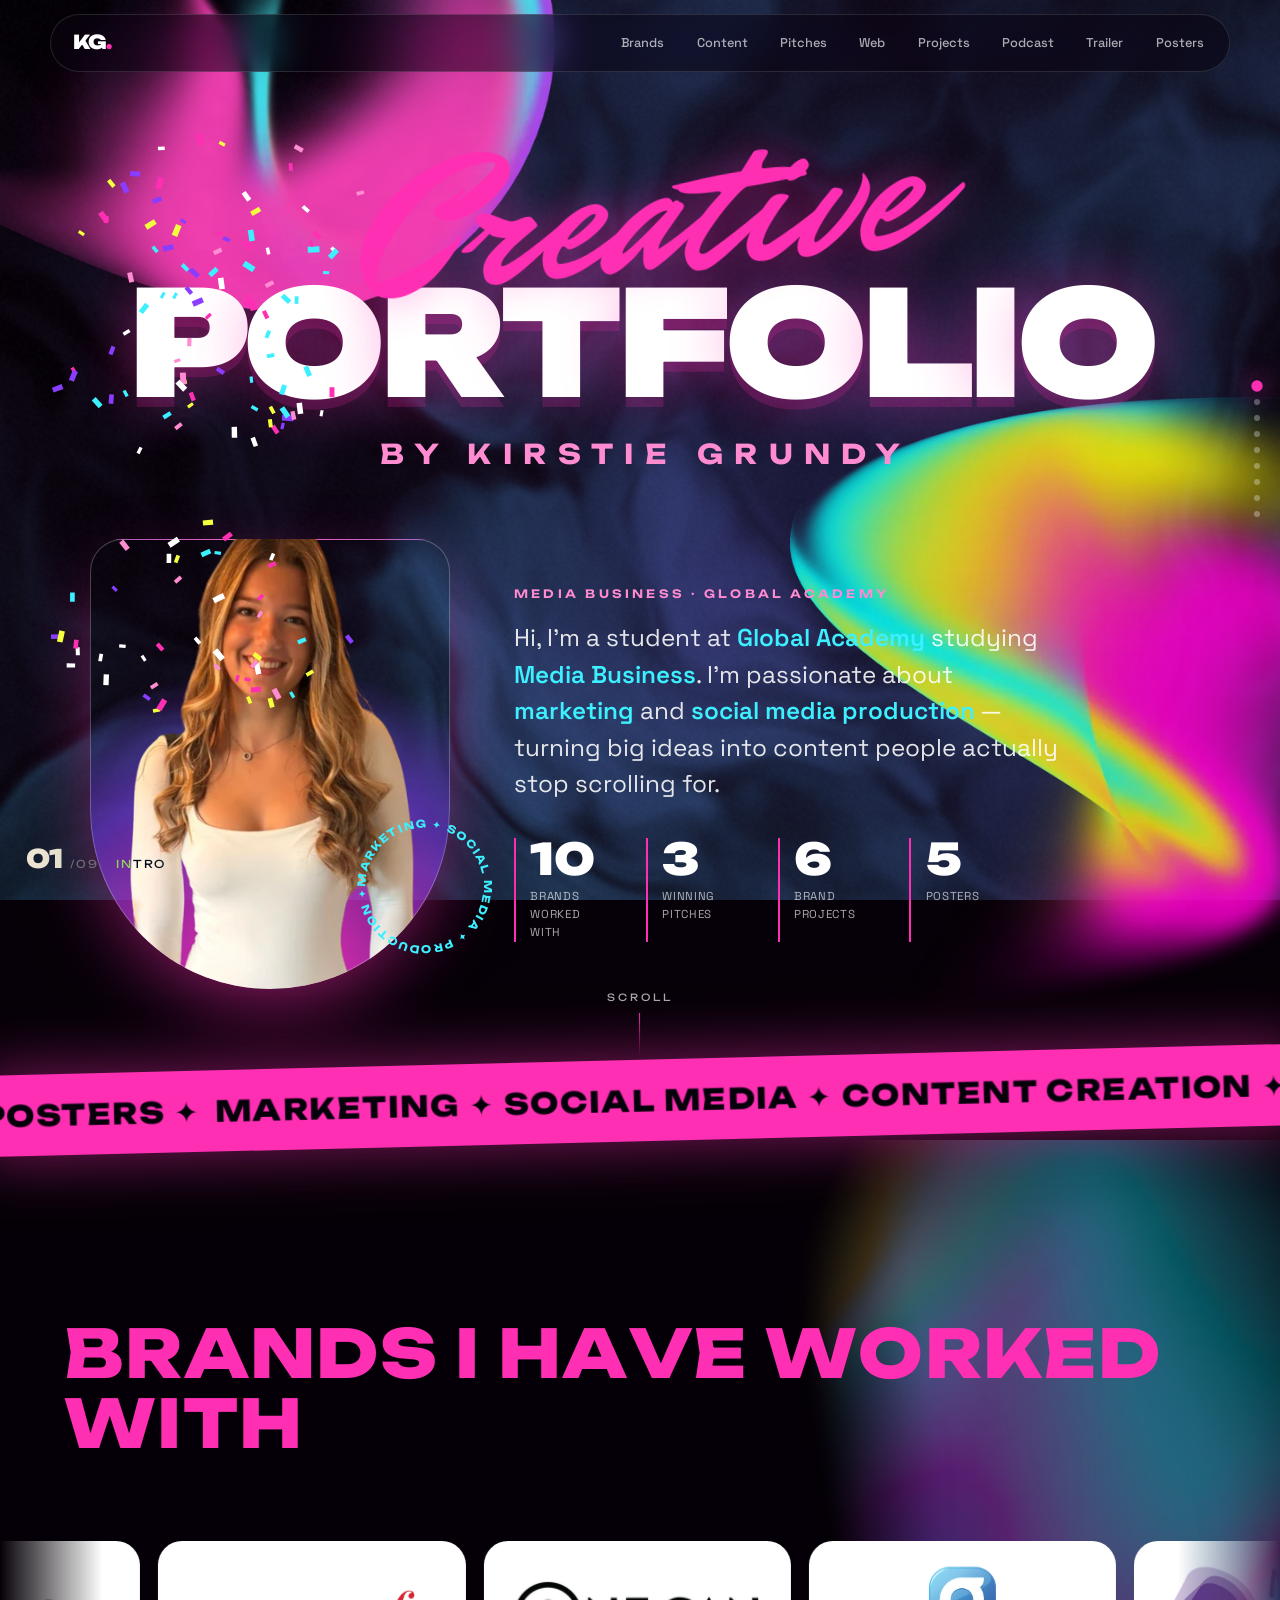
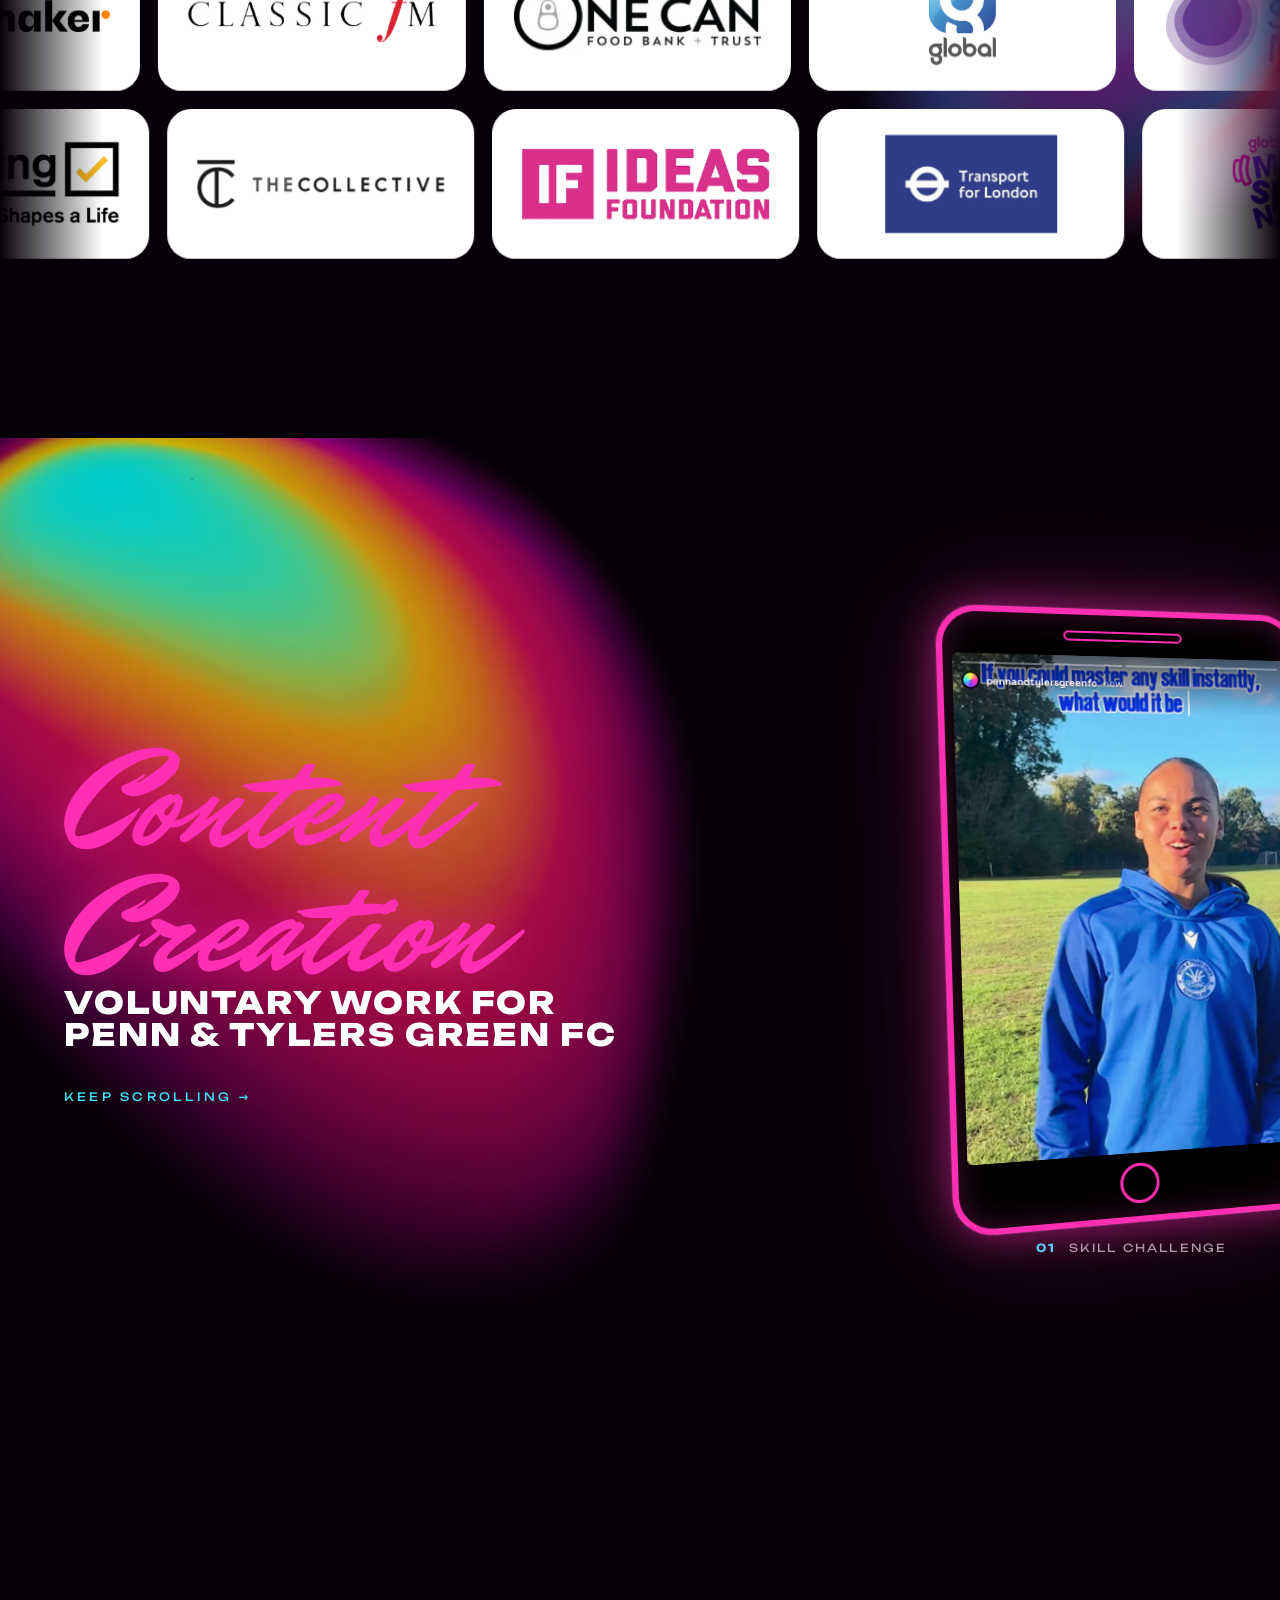
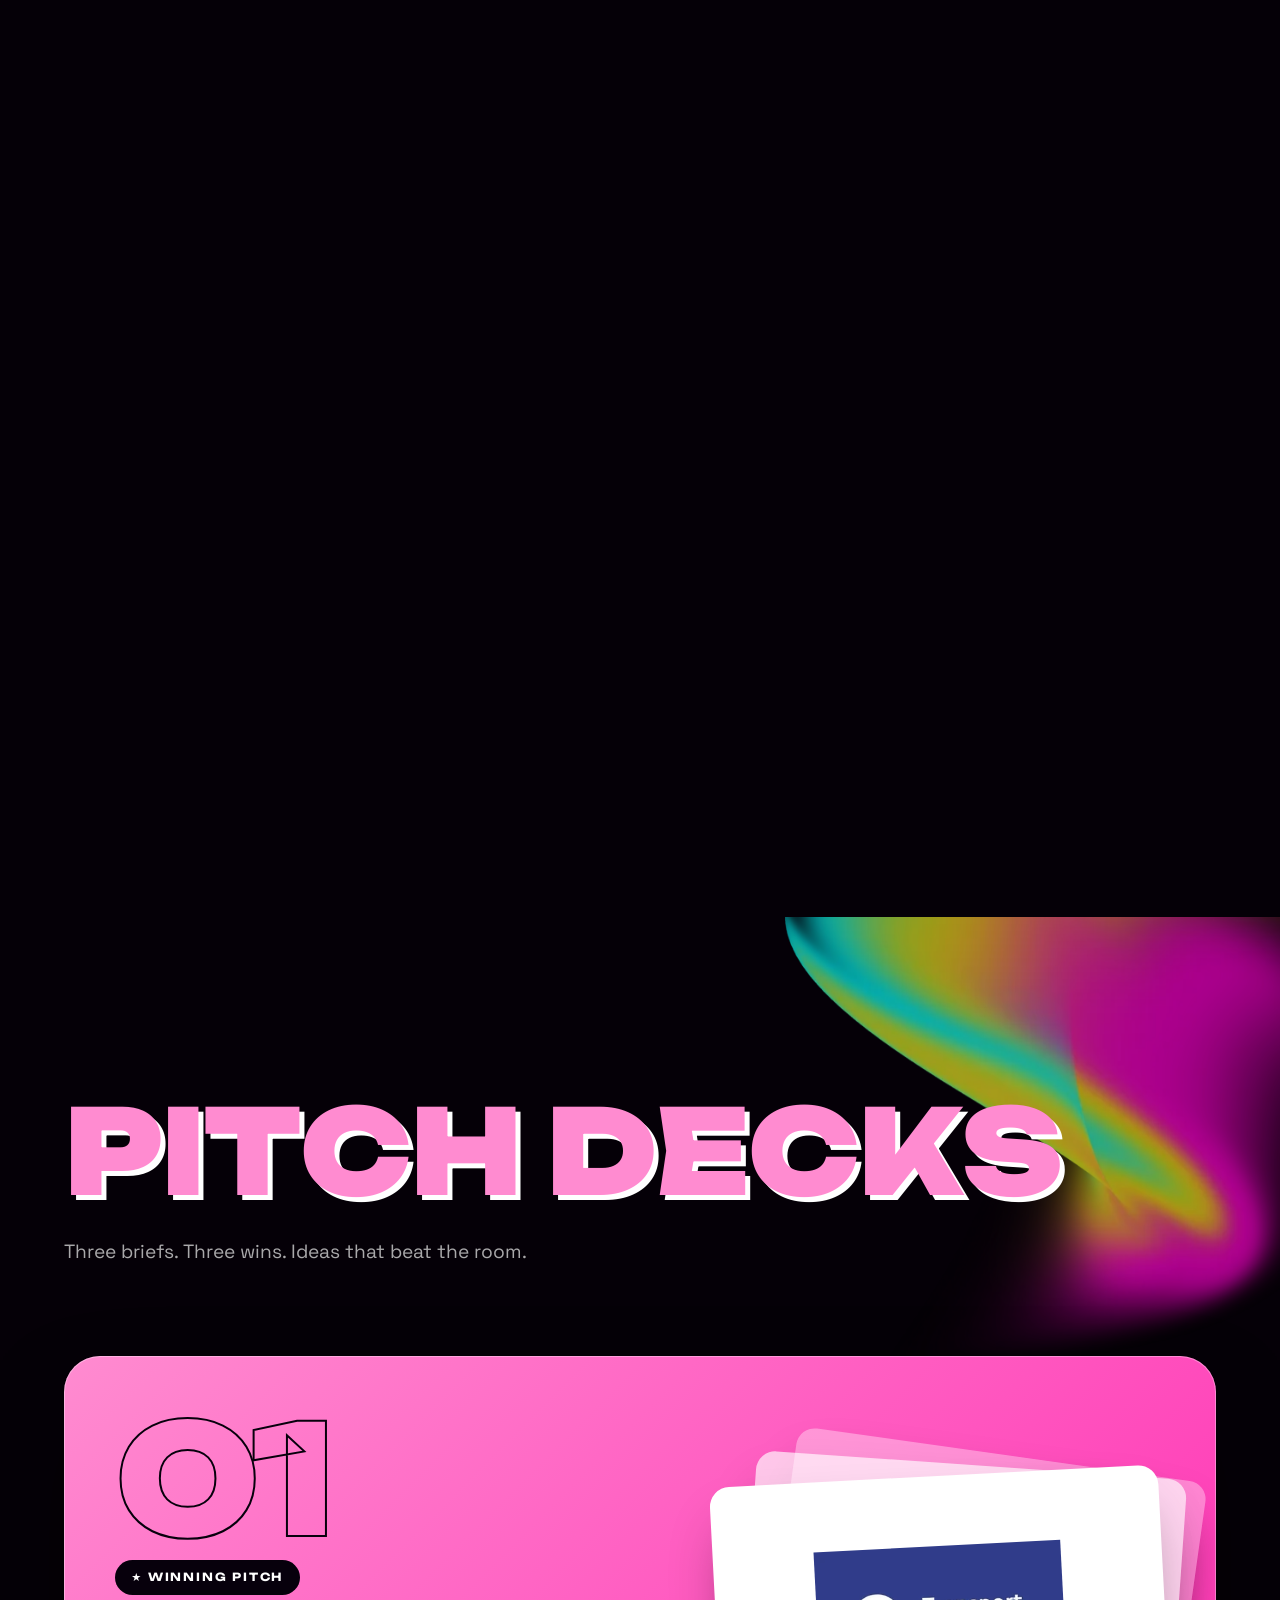
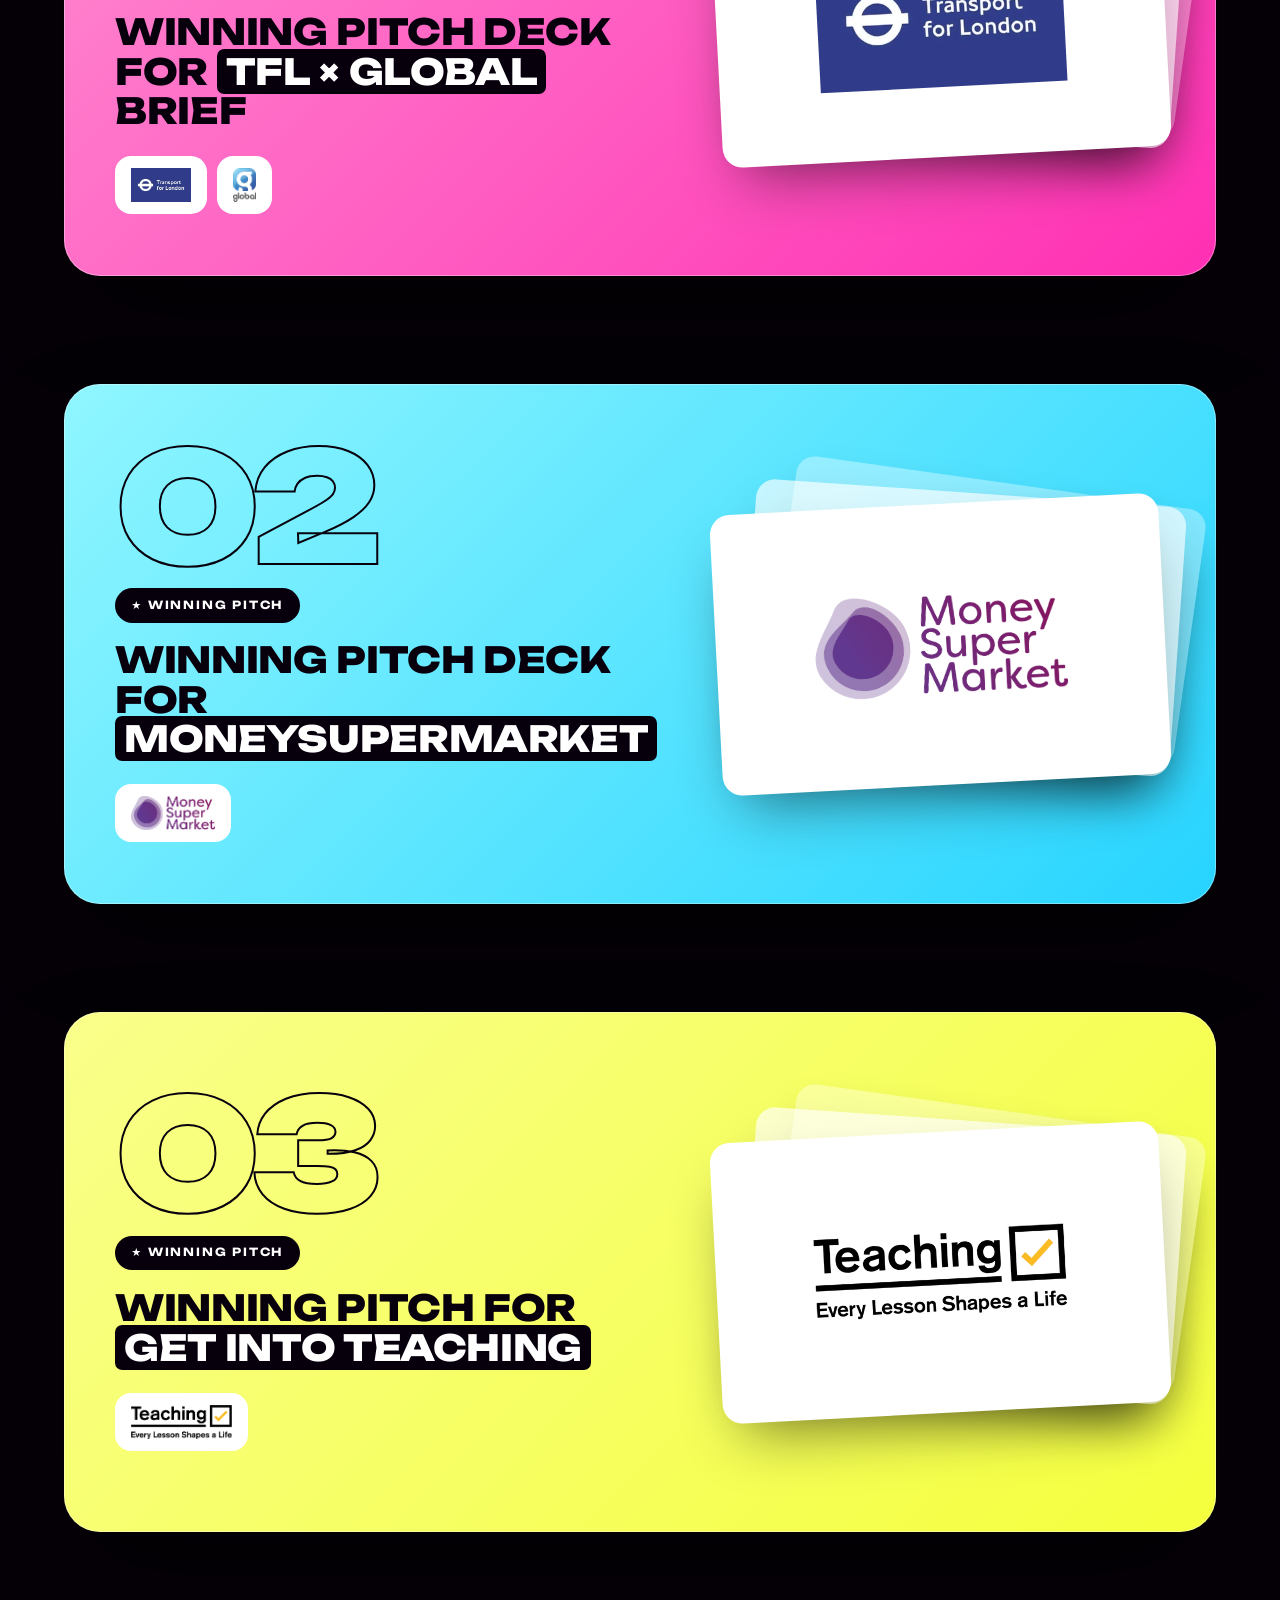
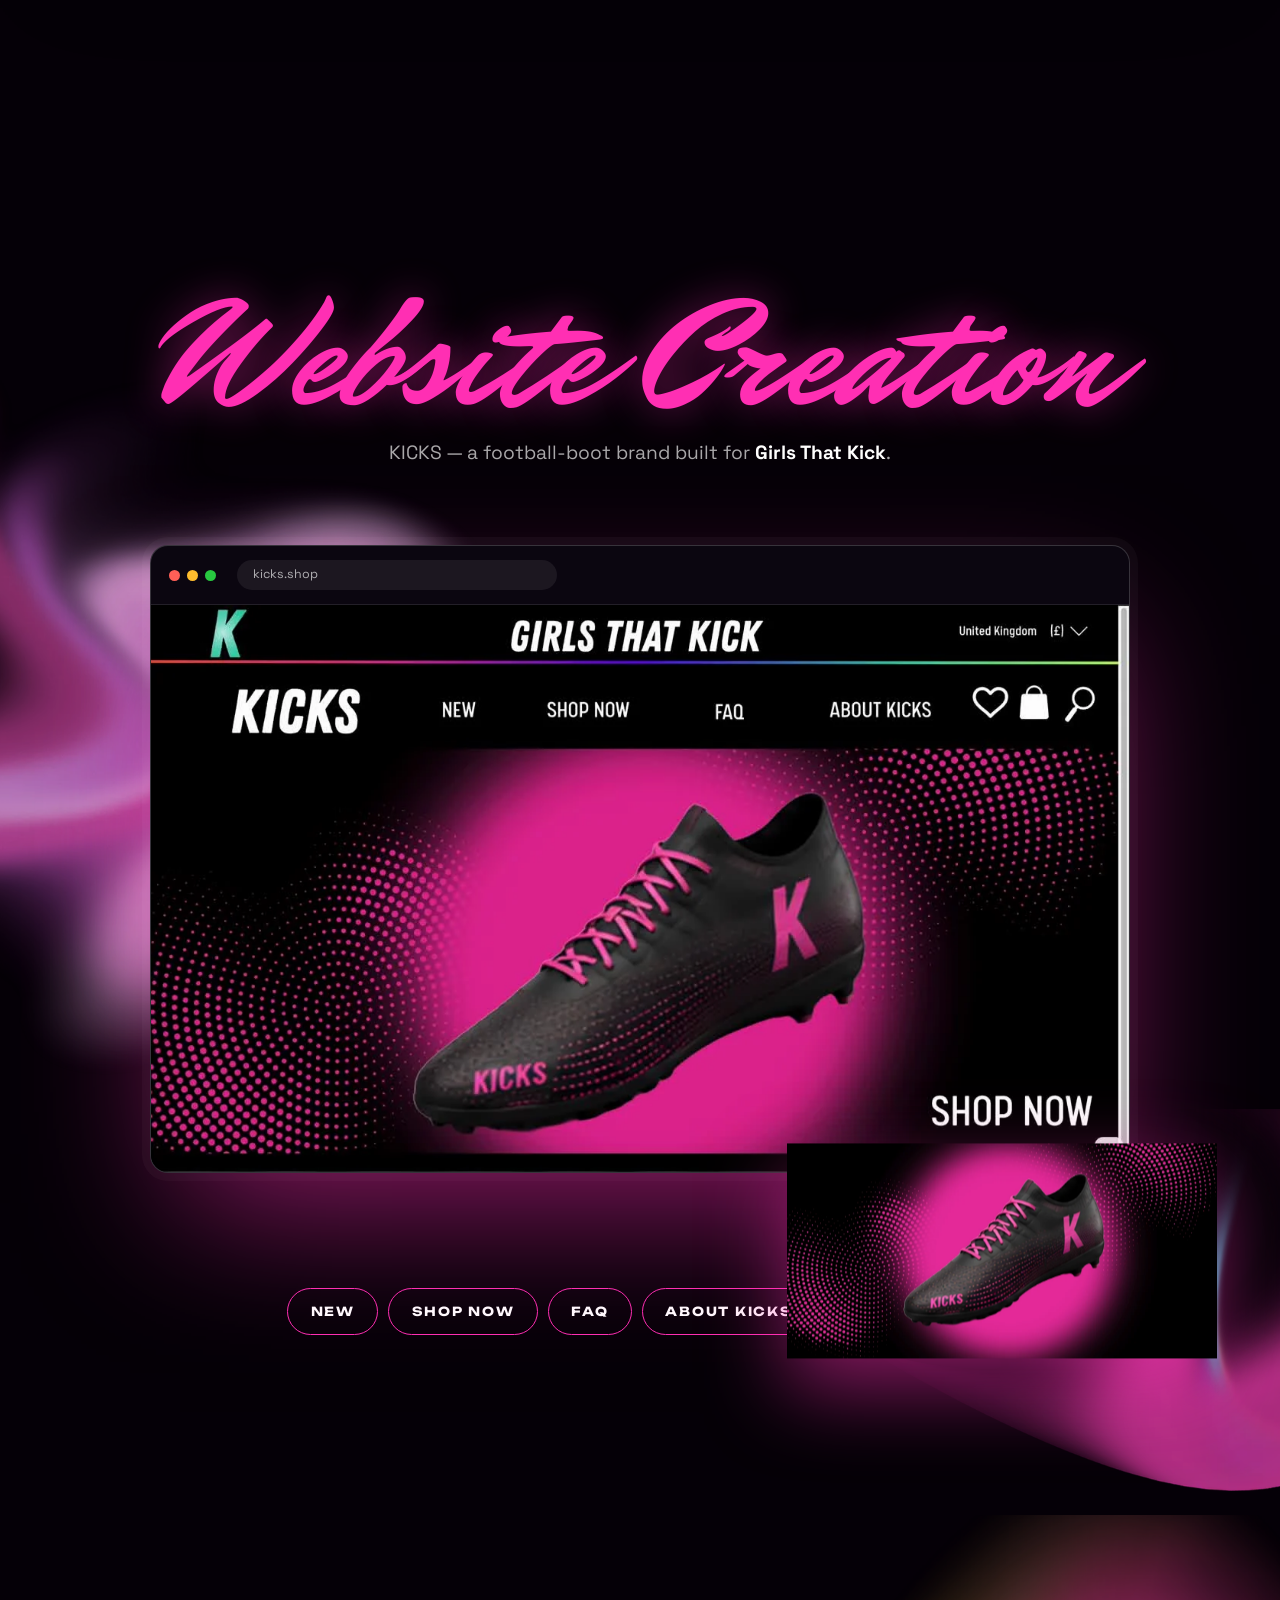
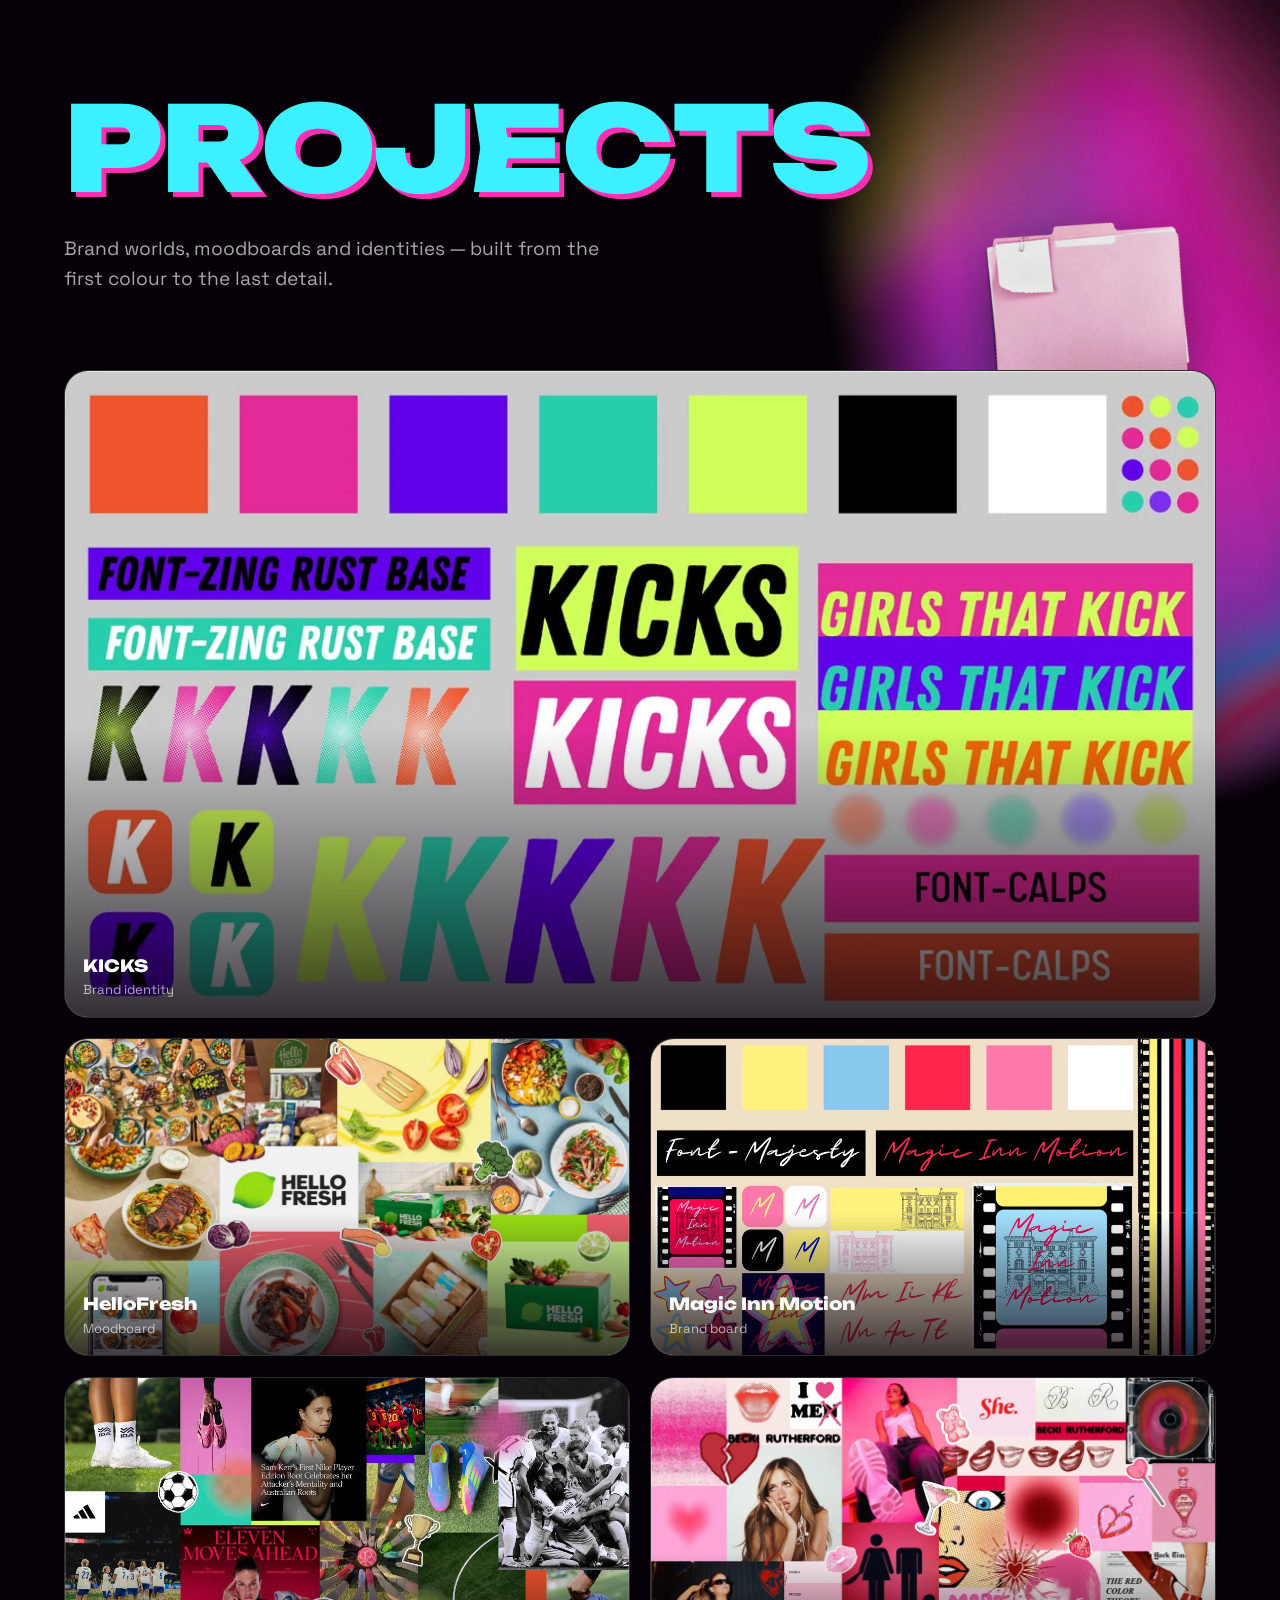
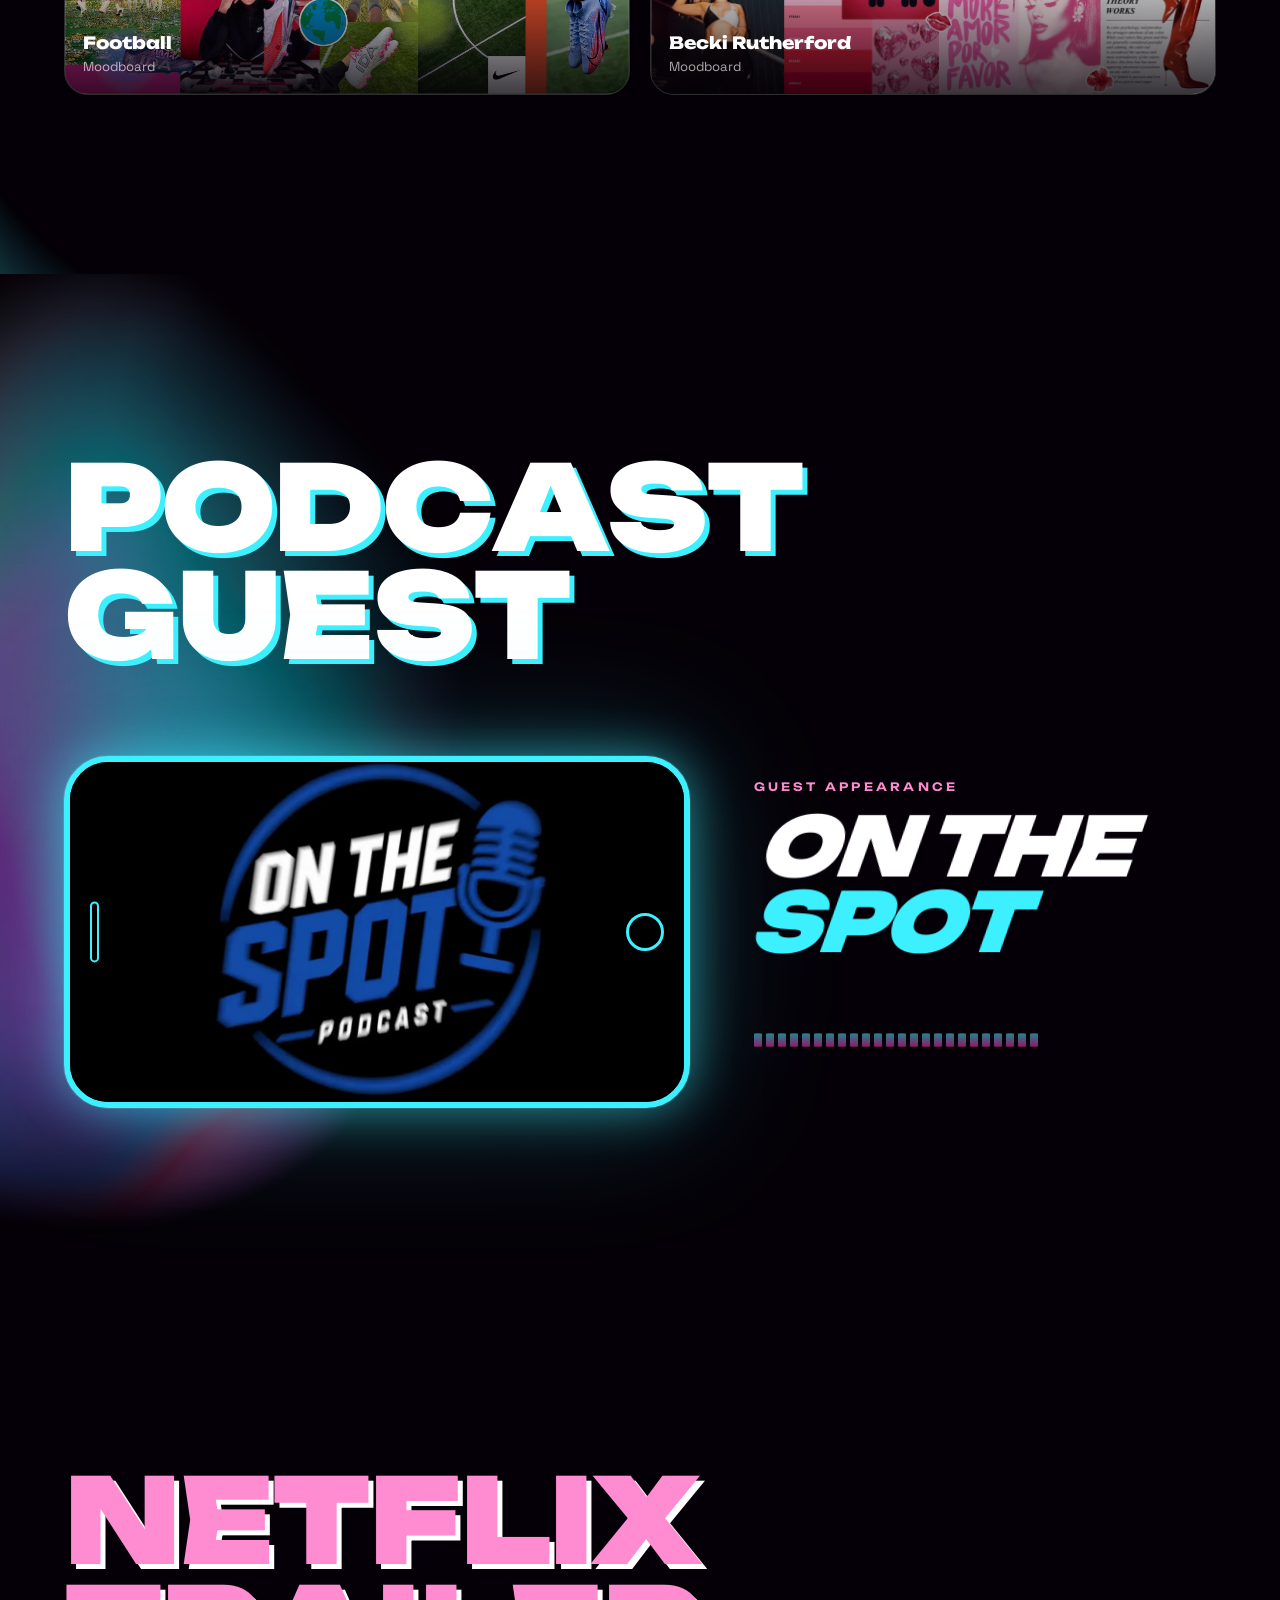
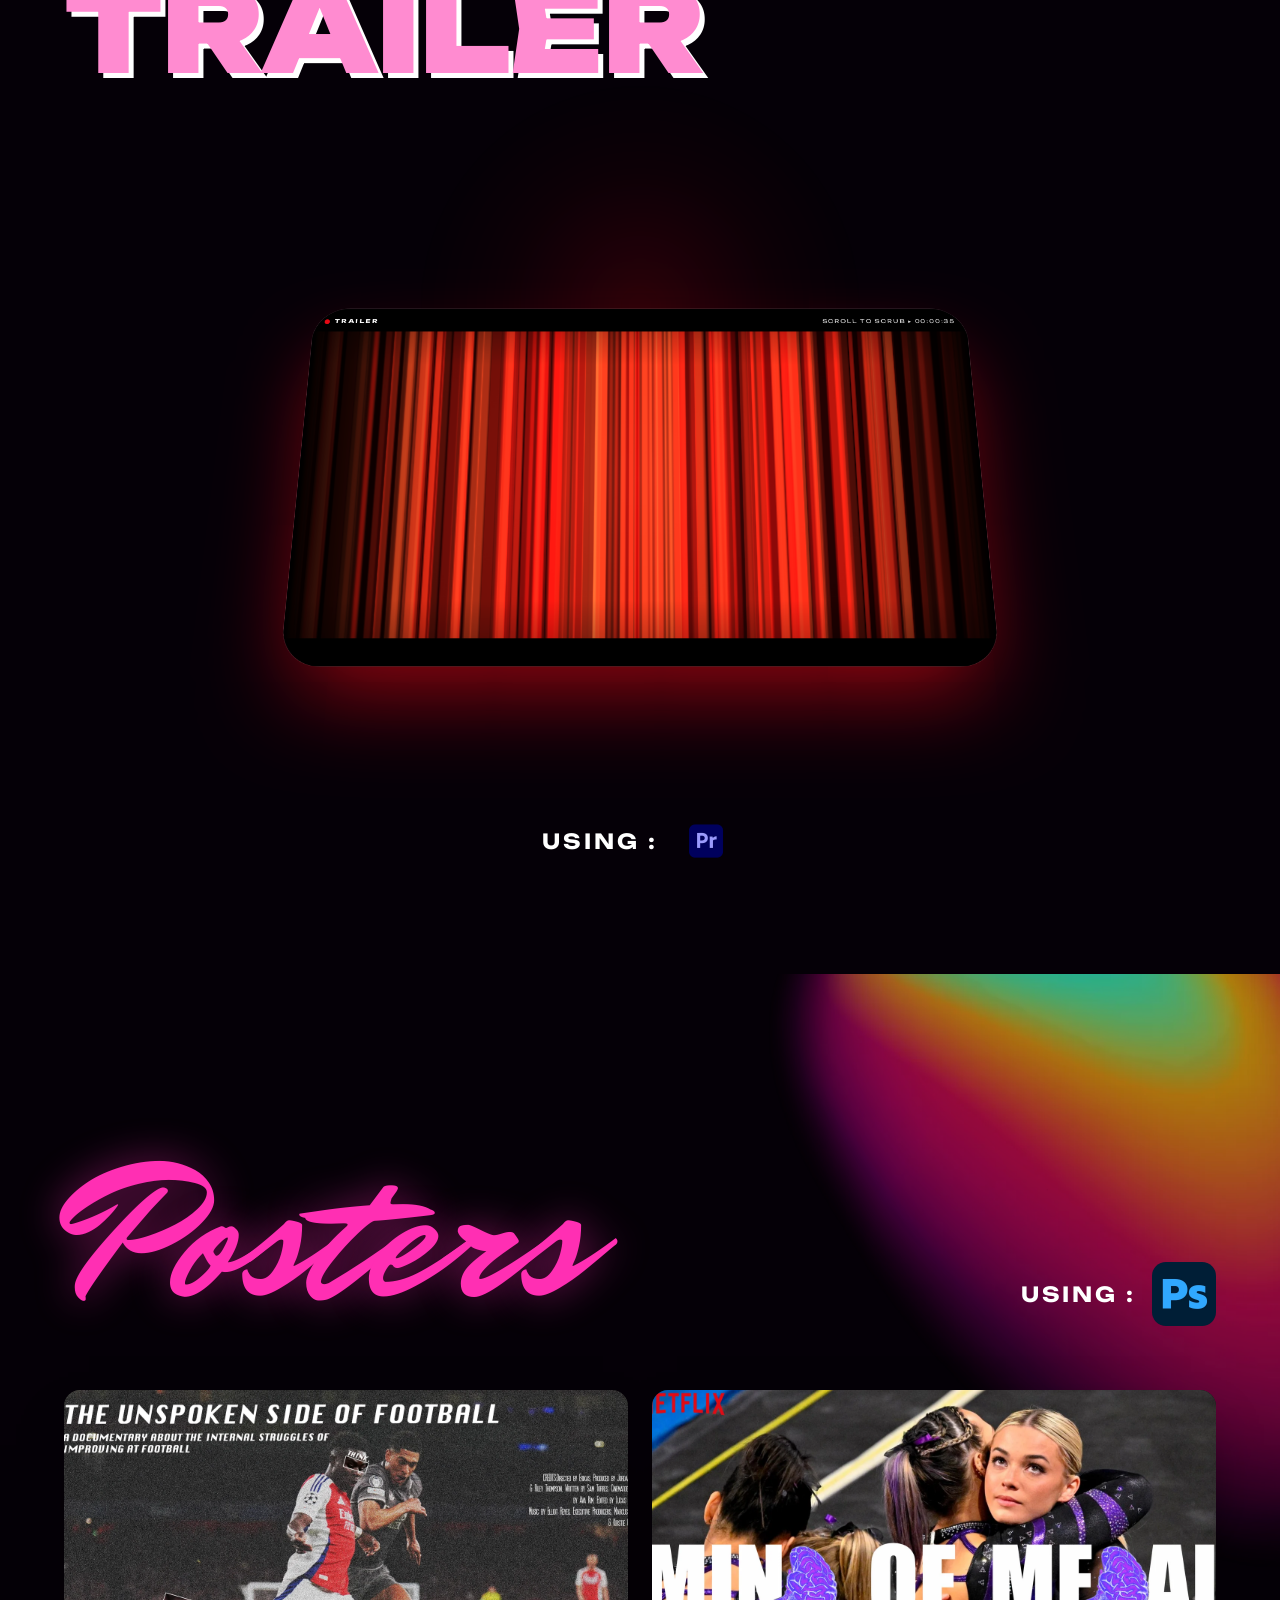
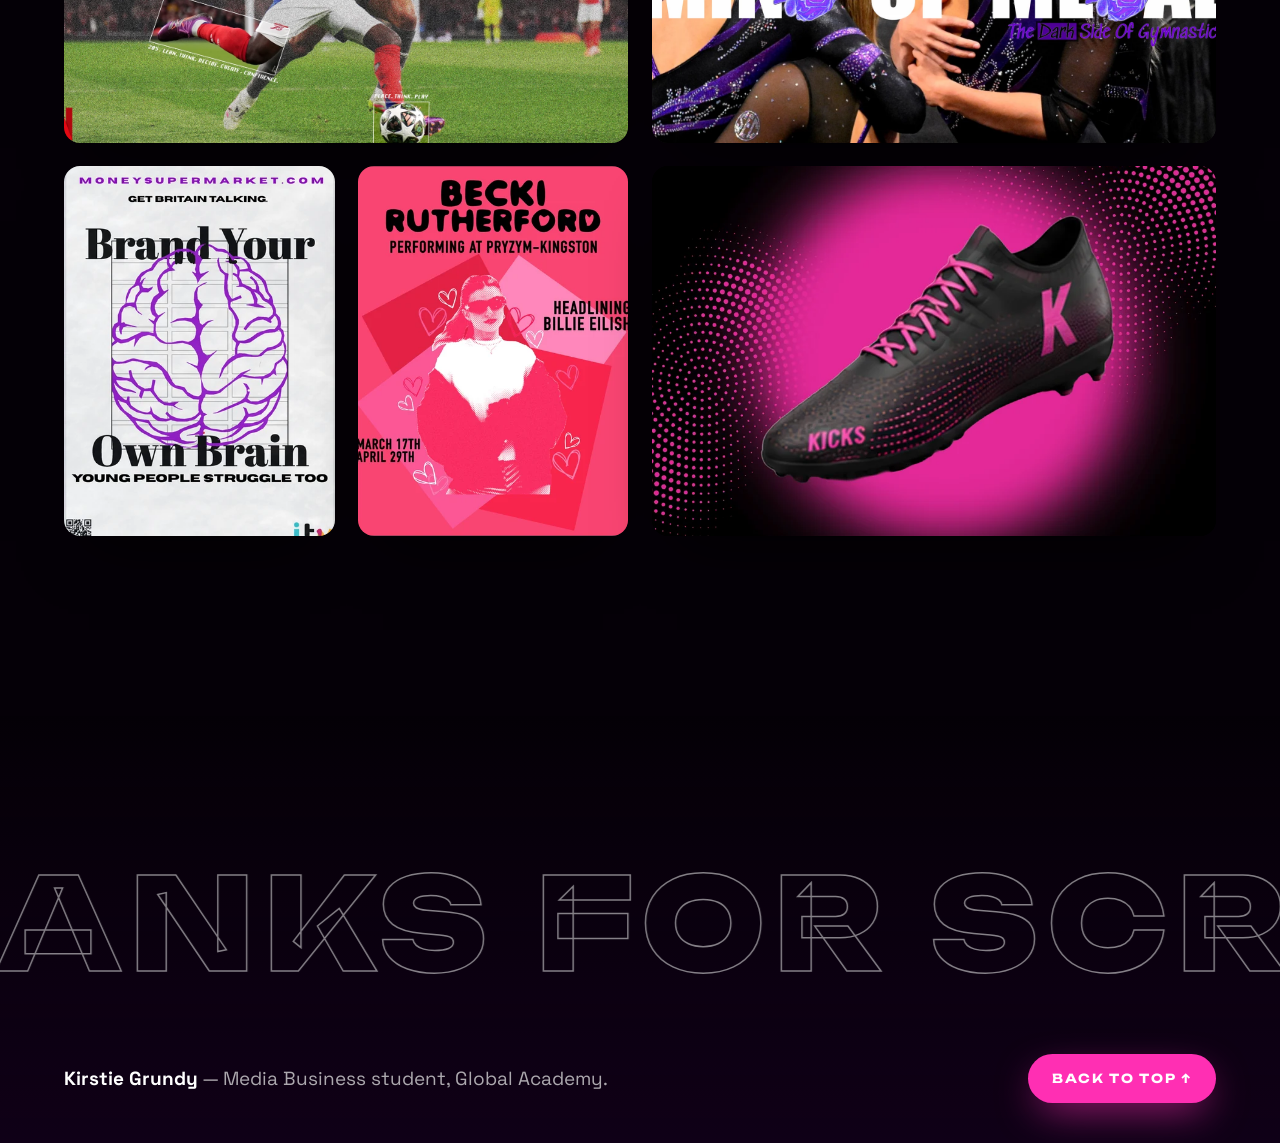
==== commit ac435af2: "Add WebGL ambient background, particles, HUD, scrubbed Netflix ribbon and more motion Co-Authored-By" ====
--- a/index.html
+++ b/index.html
@@ -15,8 +15,13 @@
 </head>
 <body>
 
+<!-- Ambient WebGL background + particle layer -->
+<canvas id="bg" aria-hidden="true"></canvas>
+<canvas id="fx" aria-hidden="true"></canvas>
+
 <!-- Preloader -->
 <div class="loader" id="loader" aria-hidden="true">
+  <div class="loader__cols"><i></i><i></i><i></i><i></i><i></i><i></i></div>
   <div class="loader__inner">
     <span class="loader__script">Kirstie</span>
     <span class="loader__count"><b id="loaderNum">0</b>%</span>
@@ -27,12 +32,19 @@
 <!-- Cursor -->
 <div class="cursor" id="cursor" aria-hidden="true"><span class="cursor__label"></span></div>
 
+<!-- Section HUD -->
+<aside class="hud" id="hud" aria-hidden="true">
+  <span class="hud__num" id="hudNum">01</span><span class="hud__tot">/09</span>
+  <span class="hud__name" id="hudName">Intro</span>
+</aside>
+<nav class="dots" id="dots" aria-hidden="true"></nav>
+
 <!-- Scroll progress -->
 <div class="progress" aria-hidden="true"><i id="progress"></i></div>
 
 <!-- Nav -->
 <header class="nav" id="nav">
-  <a href="#top" class="nav__logo" data-scroll data-cursor>KG<span>.</span></a>
+  <a href="#top" class="nav__logo" data-scroll data-cursor data-magnetic>KG<span>.</span></a>
   <nav class="nav__links" aria-label="Sections">
     <a href="#brands" data-scroll>Brands</a>
     <a href="#content" data-scroll>Content</a>
@@ -60,7 +72,7 @@
 <main id="top">
 
 <!-- ============ HERO ============ -->
-<section class="hero" id="hero">
+<section class="hero" id="hero" data-pal="pink" data-hud="hero">
   <img class="blob hero__blob1" src="assets/img/blob-a.webp" alt="" data-speed="-0.15" data-mouse="30">
   <img class="blob hero__blob2" src="assets/img/blob-b.webp" alt="" data-speed="0.2" data-mouse="-40">
   <div class="grain"></div>
@@ -72,8 +84,9 @@
   </div>
 
   <div class="hero__row">
-    <figure class="hero__photo" data-reveal="scale">
+    <figure class="hero__photo" data-reveal="scale" data-cursor="Hey!">
       <div class="hero__ring"></div>
+      <i class="glitch glitch--a" aria-hidden="true"></i><i class="glitch glitch--b" aria-hidden="true"></i>
       <img src="assets/img/me.webp" alt="Portrait of Kirstie Grundy">
       <svg class="hero__badge" viewBox="0 0 200 200" aria-hidden="true">
         <defs><path id="circ" d="M100,100 m-78,0 a78,78 0 1,1 156,0 a78,78 0 1,1 -156,0"/></defs>
@@ -111,7 +124,7 @@
 </div>
 
 <!-- ============ BRANDS ============ -->
-<section class="section brands" id="brands">
+<section class="section brands" id="brands" data-pal="cyan" data-hud="brands">
   <img class="blob brands__blob" src="assets/img/blob-c.webp" alt="" data-speed="0.15">
   <div class="wrap">
     <h2 class="h-slab" data-split>Brands I have worked with</h2>
@@ -138,7 +151,7 @@
 </section>
 
 <!-- ============ CONTENT CREATION (horizontal) ============ -->
-<section class="hscroll" id="content">
+<section class="hscroll" id="content" data-pal="pink" data-hud="content">
   <img class="blob hscroll__blob" src="assets/img/blob-d.webp" alt="" data-speed="0">
   <div class="hscroll__track" id="hTrack">
 
@@ -188,7 +201,7 @@
 </section>
 
 <!-- ============ PITCH DECKS ============ -->
-<section class="section pitch" id="pitch">
+<section class="section pitch" id="pitch" data-pal="pink" data-hud="pitch">
   <img class="blob pitch__blob1" src="assets/img/blob-b.webp" alt="" data-speed="0.2">
   <img class="blob pitch__blob2" src="assets/img/blob-corner.webp" alt="" data-speed="-0.1">
   <div class="wrap">
@@ -246,7 +259,7 @@
 </section>
 
 <!-- ============ WEBSITE ============ -->
-<section class="section web" id="website">
+<section class="section web" id="website" data-pal="sun" data-hud="website">
   <img class="blob web__blob1" src="assets/img/blob-e.webp" alt="" data-speed="-0.2">
   <img class="blob web__blob2" src="assets/img/blob-a.webp" alt="" data-speed="0.15">
   <div class="wrap">
@@ -255,7 +268,7 @@
     </h2>
     <p class="lede lede--center" data-reveal>KICKS — a football-boot brand built for <b>Girls That Kick</b>.</p>
 
-    <div class="browser" data-tilt data-reveal="scale">
+    <div class="browser glare" data-tilt data-reveal="scale">
       <div class="browser__bar"><i></i><i></i><i></i><span>kicks.shop</span></div>
       <img class="browser__shot" src="assets/img/kicks-site.webp" alt="KICKS website homepage: Girls That Kick, with navigation New, Shop Now, FAQ and About Kicks and a hero boot with a Shop Now button">
       <img class="browser__shoe" src="assets/img/kicks-shoe.webp" alt="" data-speed="-0.12">
@@ -268,7 +281,7 @@
 </section>
 
 <!-- ============ PROJECTS ============ -->
-<section class="section projects" id="projects">
+<section class="section projects" id="projects" data-pal="cyan" data-hud="projects">
   <img class="blob proj__blob1" src="assets/img/blob-f.webp" alt="" data-speed="0.15">
   <img class="blob proj__blob2" src="assets/img/blob-corner.webp" alt="" data-speed="-0.1">
   <img class="folder" src="assets/img/folder.webp" alt="" data-speed="-0.25" data-spin>
@@ -277,23 +290,23 @@
     <p class="lede" data-reveal>Brand worlds, moodboards and identities — built from the first colour to the last detail.</p>
 
     <div class="bento">
-      <button class="tile tile--wide" data-lightbox="assets/img/p-kicks-identity.webp" data-cursor="View" data-reveal>
+      <button class="tile tile--wide glare" data-lightbox="assets/img/p-kicks-identity.webp" data-cursor="View" data-reveal>
         <img src="assets/img/p-kicks-identity.webp" alt="KICKS brand identity: colour palette, fonts and logo lockups">
         <span class="tile__cap"><b>KICKS</b> Brand identity</span>
       </button>
-      <button class="tile" data-lightbox="assets/img/p-hellofresh.webp" data-cursor="View" data-reveal>
+      <button class="tile glare" data-lightbox="assets/img/p-hellofresh.webp" data-cursor="View" data-reveal>
         <img src="assets/img/p-hellofresh.webp" alt="HelloFresh moodboard">
         <span class="tile__cap"><b>HelloFresh</b> Moodboard</span>
       </button>
-      <button class="tile" data-lightbox="assets/img/p-magic.webp" data-cursor="View" data-reveal>
+      <button class="tile glare" data-lightbox="assets/img/p-magic.webp" data-cursor="View" data-reveal>
         <img src="assets/img/p-magic.webp" alt="Magic Inn Motion brand board">
         <span class="tile__cap"><b>Magic Inn Motion</b> Brand board</span>
       </button>
-      <button class="tile" data-lightbox="assets/img/p-football.webp" data-cursor="View" data-reveal>
+      <button class="tile glare" data-lightbox="assets/img/p-football.webp" data-cursor="View" data-reveal>
         <img src="assets/img/p-football.webp" alt="Women's football boots and match moments moodboard">
         <span class="tile__cap"><b>Football</b> Moodboard</span>
       </button>
-      <button class="tile" data-lightbox="assets/img/p-becki.webp" data-cursor="View" data-reveal>
+      <button class="tile glare" data-lightbox="assets/img/p-becki.webp" data-cursor="View" data-reveal>
         <img src="assets/img/p-becki.webp" alt="Becki Rutherford moodboard">
         <span class="tile__cap"><b>Becki Rutherford</b> Moodboard</span>
       </button>
@@ -302,7 +315,7 @@
 </section>
 
 <!-- ============ PODCAST ============ -->
-<section class="section podcast" id="podcast">
+<section class="section podcast" id="podcast" data-pal="cyan" data-hud="podcast">
   <img class="blob pod__blob" src="assets/img/blob-c.webp" alt="" data-speed="0.2">
   <div class="wrap">
     <h2 class="h-outline h-outline--white" data-split>Podcast Guest</h2>
@@ -321,22 +334,24 @@
 </section>
 
 <!-- ============ NETFLIX TRAILER ============ -->
-<section class="section trailer" id="trailer">
+<section class="section trailer" id="trailer" data-pal="red" data-hud="trailer">
   <div class="trailer__glow"></div>
   <div class="wrap">
     <h2 class="h-outline h-outline--pink" data-split>Netflix Trailer</h2>
   </div>
   <div class="cinema" id="cinema">
     <div class="cinema__frame">
-      <img src="assets/img/trailer.webp" alt="Netflix trailer opening frame with red light ribbon">
+      <canvas id="ribbon" width="1280" height="720" role="img" aria-label="Netflix-style trailer opening: red light ribbon that expands as you scroll"><img src="assets/img/trailer.webp" alt="Netflix trailer opening frame with red light ribbon"></canvas>
       <span class="cinema__rec"><i></i> Trailer</span>
+      <span class="cinema__tc" id="tc">Scroll to scrub ▸ 00:00:00</span>
+      <span class="cinema__bar cinema__bar--t"></span><span class="cinema__bar cinema__bar--b"></span>
     </div>
   </div>
   <p class="using" data-reveal><span>Using :</span> <img src="assets/img/icon-pr.webp" alt="Adobe Premiere Pro"></p>
 </section>
 
 <!-- ============ POSTERS ============ -->
-<section class="section posters" id="posters">
+<section class="section posters" id="posters" data-pal="pink" data-hud="posters">
   <img class="blob post__blob1" src="assets/img/blob-d.webp" alt="" data-speed="0.15">
   <div class="wrap">
     <div class="posters__head">
@@ -345,19 +360,19 @@
     </div>
 
     <div class="posters__grid">
-      <button class="poster poster--wide" data-lightbox="assets/img/poster-unspoken.webp" data-cursor="View" data-tilt data-reveal>
+      <button class="poster poster--wide glare" data-lightbox="assets/img/poster-unspoken.webp" data-cursor="View" data-tilt data-reveal>
         <img src="assets/img/poster-unspoken.webp" alt="Netflix-style poster: The Unspoken Side of Football">
       </button>
-      <button class="poster poster--wide" data-lightbox="assets/img/poster-mind.webp" data-cursor="View" data-tilt data-reveal>
+      <button class="poster poster--wide glare" data-lightbox="assets/img/poster-mind.webp" data-cursor="View" data-tilt data-reveal>
         <img src="assets/img/poster-mind.webp" alt="Netflix-style poster: Mind of Metal, the inner side of gymnastics">
       </button>
-      <button class="poster poster--tall" data-lightbox="assets/img/poster-brain.webp" data-cursor="View" data-tilt data-reveal>
+      <button class="poster poster--tall glare" data-lightbox="assets/img/poster-brain.webp" data-cursor="View" data-tilt data-reveal>
         <img src="assets/img/poster-brain.webp" alt="Moneysupermarket poster: Brand Your Own Brain">
       </button>
-      <button class="poster poster--tall" data-lightbox="assets/img/poster-becki.webp" data-cursor="View" data-tilt data-reveal>
+      <button class="poster poster--tall glare" data-lightbox="assets/img/poster-becki.webp" data-cursor="View" data-tilt data-reveal>
         <img src="assets/img/poster-becki.webp" alt="Gig poster: Becki Rutherford performing at Pryzm Kingston">
       </button>
-      <button class="poster poster--shoe" data-lightbox="assets/img/kicks-shoe.webp" data-cursor="View" data-tilt data-reveal>
+      <button class="poster poster--shoe glare" data-lightbox="assets/img/kicks-shoe.webp" data-cursor="View" data-tilt data-reveal>
         <img src="assets/img/kicks-shoe.webp" alt="KICKS boot product poster">
       </button>
     </div>
@@ -376,7 +391,7 @@
   </div>
   <div class="wrap footer__row">
     <p><b>Kirstie Grundy</b> — Media Business student, Global Academy.</p>
-    <a href="#top" class="totop" data-scroll data-cursor>Back to top ↑</a>
+    <a href="#top" class="totop" data-scroll data-cursor data-magnetic>Back to top ↑</a>
   </div>
 </footer>
 
@@ -390,5 +405,6 @@
 <script src="vendor/ScrollTrigger.min.js"></script>
 <script src="vendor/lenis.min.js"></script>
 <script src="js/main.js"></script>
+<script src="js/fx.js"></script>
 </body>
 </html>
--- a/css/style.css
+++ b/css/style.css
@@ -69,11 +69,14 @@
   background-image:url("data:image/svg+xml;utf8,<svg xmlns='http://www.w3.org/2000/svg' width='160' height='160'><filter id='n'><feTurbulence type='fractalNoise' baseFrequency='.9' numOctaves='2' stitchTiles='stitch'/></filter><rect width='100%' height='100%' filter='url(%23n)'/></svg>")}
 
 /* ============ LOADER ============ */
-.loader{position:fixed;inset:0;z-index:1000;background:#050007;display:grid;place-items:center;color:#fff}
+.loader{position:fixed;inset:0;z-index:1000;display:grid;place-items:center;color:#fff}
+.loader__cols{position:absolute;inset:0;display:grid;grid-template-columns:repeat(6,1fr)}
+.loader__cols i{background:#050007;transform-origin:50% 0;box-shadow:1px 0 0 rgba(255,47,179,.35)}
+.loader__inner,.loader__bar{position:relative;z-index:2}
 .loader__inner{text-align:center}
 .loader__script{display:block;font-family:var(--f-script);font-size:clamp(4rem,14vw,9rem);color:var(--pink);text-shadow:0 0 50px rgba(255,47,179,.6)}
 .loader__count{font-family:var(--f-display);font-weight:700;letter-spacing:.2em;font-size:.9rem;color:var(--muted)}
-.loader__bar{position:absolute;left:0;bottom:0;height:4px;width:100%;background:rgba(255,255,255,.08)}
+.loader__bar{position:absolute!important;left:0;bottom:0;height:4px;width:100%;background:rgba(255,255,255,.08)}
 .loader__bar i{display:block;height:100%;width:0;background:var(--grad)}
 
 /* ============ CURSOR ============ */
@@ -158,7 +161,7 @@
 .logo:hover{transform:translateY(-8px) rotate(-1.5deg) scale(1.04);box-shadow:0 24px 60px -10px rgba(255,47,179,.65)}
 
 /* ============ HORIZONTAL: CONTENT ============ */
-.hscroll{position:relative;height:100svh;overflow:hidden;background:radial-gradient(60% 60% at 0% 40%,rgba(61,240,255,.16),transparent 70%)}
+.hscroll{position:relative;height:100svh;overflow:hidden}
 .hscroll__blob{width:min(70vw,900px);left:-14%;top:-6%;opacity:.8}
 .hscroll__track{position:relative;z-index:2;height:100%;display:flex;align-items:center;gap:clamp(30px,5vw,80px);padding:0 var(--pad);width:max-content;will-change:transform}
 .hpanel--intro{flex:none;width:min(80vw,820px);padding-top:var(--nav-h)}
@@ -193,7 +196,6 @@
 @media (max-width:760px){.phone-wrap{--ph:min(62svh,520px)}}
 
 /* ============ PITCH DECKS ============ */
-.pitch{background:radial-gradient(70% 50% at 100% 0%,rgba(255,47,179,.18),transparent 70%)}
 .pitch__blob1{width:min(60vw,700px);right:-16%;top:0;opacity:.7}
 .pitch__blob2{width:min(50vw,600px);left:-8%;bottom:-10%;opacity:.8}
 .stack{margin-top:clamp(40px,7vw,100px);padding-bottom:0}
@@ -243,7 +245,6 @@
 @media (max-width:700px){.browser__shoe{right:-4%;bottom:-12%}}
 
 /* ============ PROJECTS ============ */
-.projects{background:radial-gradient(60% 50% at 0% 100%,rgba(61,240,255,.2),transparent 70%)}
 .proj__blob1{width:min(60vw,700px);right:-18%;top:2%;opacity:.8}
 .proj__blob2{width:min(50vw,600px);left:-6%;bottom:-6%;opacity:.7}
 .folder{position:absolute;z-index:1;width:clamp(120px,18vw,260px);right:6%;top:clamp(80px,9vw,150px);filter:drop-shadow(0 20px 30px rgba(0,0,0,.5));rotate:12deg}
@@ -264,7 +265,6 @@
 
 /* ============ PODCAST ============ */
 .pod__blob{width:min(60vw,720px);left:-18%;top:10%;opacity:.6}
-.podcast{background:radial-gradient(60% 50% at 100% 60%,rgba(61,240,255,.18),transparent 70%)}
 .pod{display:grid;grid-template-columns:1.15fr .85fr;gap:clamp(24px,5vw,80px);align-items:center;margin-top:clamp(40px,6vw,90px)}
 .pod__phone{position:relative;aspect-ratio:16/9;border:6px solid var(--cyan);border-radius:44px;background:#000;display:grid;place-items:center;overflow:hidden;box-shadow:0 0 0 1px rgba(255,255,255,.1),0 0 50px rgba(61,240,255,.55),0 0 140px rgba(61,240,255,.25),inset 0 0 40px rgba(61,240,255,.2)}
 .pod__phone::before{content:"";position:absolute;left:3.2%;top:50%;translate:0 -50%;width:9px;height:18%;border:2px solid var(--cyan);border-radius:99px}
@@ -280,7 +280,7 @@
 @media (max-width:860px){.pod{grid-template-columns:1fr}.pod__phone{border-radius:30px}}
 
 /* ============ TRAILER ============ */
-.trailer{padding-bottom:clamp(60px,9vw,120px);background:#000}
+.trailer{padding-bottom:clamp(60px,9vw,120px)}
 .trailer__glow{position:absolute;left:50%;top:48%;width:min(70vw,900px);aspect-ratio:1;translate:-50% -50%;background:radial-gradient(closest-side,rgba(229,9,20,.55),rgba(229,9,20,.12) 60%,transparent);filter:blur(30px);pointer-events:none}
 .cinema{position:relative;z-index:2;margin:clamp(40px,6vw,90px) auto 0;width:min(1100px,100% - var(--pad)*2);perspective:1400px}
 .cinema__frame{position:relative;aspect-ratio:16/9;border-radius:14px;overflow:hidden;background:#000;box-shadow:0 0 0 1px rgba(255,255,255,.12),0 60px 140px -30px rgba(229,9,20,.7);transform-origin:50% 50%}
@@ -314,7 +314,7 @@
 }
 
 /* ============ FOOTER ============ */
-.footer{position:relative;padding:clamp(40px,6vw,90px) 0 40px;background:linear-gradient(transparent,#12001a);overflow:hidden}
+.footer{position:relative;padding:clamp(40px,6vw,90px) 0 40px;background:linear-gradient(transparent,rgba(18,0,26,.85));overflow:hidden}
 .footer__row{display:flex;justify-content:space-between;align-items:center;gap:1rem;flex-wrap:wrap;color:var(--muted)}
 .footer__row b{color:#fff}
 .totop{font-family:var(--f-display);font-weight:700;font-size:.78rem;letter-spacing:.14em;text-transform:uppercase;padding:.9rem 1.5rem;border-radius:99px;background:var(--pink);color:#fff;transition:transform .3s,box-shadow .3s;box-shadow:0 14px 40px -10px rgba(255,47,179,.7)}
@@ -332,3 +332,57 @@
   *,*::before,*::after{animation-duration:.001ms!important;animation-iteration-count:1!important;transition-duration:.001ms!important}
   .js [data-reveal]{opacity:1}
 }
+
+
+/* ============ EXTRA FX ============ */
+#bg{position:fixed;inset:0;width:100%;height:100%;z-index:-2;display:block;background:#050007}
+#fx{position:fixed;inset:0;width:100%;height:100%;z-index:850;pointer-events:none}
+html:not(.has-gl) body{background:radial-gradient(80% 60% at 20% 10%,rgba(255,47,179,.25),transparent 70%),radial-gradient(70% 60% at 90% 60%,rgba(61,240,255,.18),transparent 70%),#050007}
+
+/* HUD */
+.hud{position:fixed;left:clamp(14px,2vw,28px);bottom:clamp(14px,2.4vh,26px);z-index:520;display:flex;align-items:baseline;gap:.5rem;font-family:var(--f-display);text-transform:uppercase;letter-spacing:.16em;font-size:.68rem;color:var(--muted);mix-blend-mode:difference;pointer-events:none}
+.hud__num{font-weight:900;font-size:1.6rem;letter-spacing:-.04em;color:#fff}
+.hud__tot{opacity:.6}
+.hud__name{margin-left:.6rem;color:#fff;min-width:14ch}
+.dots{position:fixed;right:clamp(10px,1.6vw,22px);top:50%;translate:0 -50%;z-index:520;display:flex;flex-direction:column;gap:10px;pointer-events:none}
+.dots i{width:6px;height:6px;border-radius:50%;background:rgba(255,255,255,.3);transition:transform .4s,background .4s,box-shadow .4s}
+.dots i.on{background:var(--pink);transform:scale(1.9);box-shadow:0 0 14px var(--pink)}
+@media (max-width:760px){.dots,.hud{display:none}}
+
+/* hero portrait glitch silhouettes */
+.glitch{position:absolute;inset:0;z-index:1;opacity:0;pointer-events:none;-webkit-mask:url(../assets/img/me.webp) 50% 100%/cover no-repeat;mask:url(../assets/img/me.webp) 50% 100%/cover no-repeat}
+.glitch--a{background:var(--cyan)}
+.glitch--b{background:var(--pink)}
+.hero__photo:hover .glitch{opacity:.9;animation:glitch .9s steps(2,end) infinite}
+.hero__photo:hover .glitch--a{translate:-9px 0}
+.hero__photo:hover .glitch--b{translate:9px 0;animation-delay:-.4s}
+@keyframes glitch{0%{clip-path:inset(0 0 80% 0)}20%{clip-path:inset(30% 0 40% 0)}40%{clip-path:inset(60% 0 10% 0)}60%{clip-path:inset(10% 0 70% 0)}80%{clip-path:inset(45% 0 25% 0)}100%{clip-path:inset(0 0 0 0)}}
+
+/* story chrome on phones */
+.story{position:absolute;left:0;right:0;top:0;z-index:3;padding:8px 8px 22px;background:linear-gradient(rgba(0,0,0,.55),transparent);pointer-events:none}
+.story__bars{display:flex;gap:3px}
+.story__bars i{flex:1;height:2px;border-radius:2px;background:rgba(255,255,255,.35);overflow:hidden}
+.story__bars i::after{content:"";display:block;height:100%;background:#fff;transform-origin:0 50%;transform:scaleX(0);animation:var(--k) 8s linear infinite;animation-delay:var(--d,0s)}
+.story__bars i:nth-child(1){--k:s1}.story__bars i:nth-child(2){--k:s2}.story__bars i:nth-child(3){--k:s3}.story__bars i:nth-child(4){--k:s4}
+@keyframes s1{0%{transform:scaleX(0)}25%,100%{transform:scaleX(1)}}
+@keyframes s2{0%,25%{transform:scaleX(0)}50%,100%{transform:scaleX(1)}}
+@keyframes s3{0%,50%{transform:scaleX(0)}75%,100%{transform:scaleX(1)}}
+@keyframes s4{0%,75%{transform:scaleX(0)}100%{transform:scaleX(1)}}
+.story__who{display:flex;align-items:center;gap:6px;margin-top:7px;font-size:.62rem;font-weight:700;color:#fff;text-shadow:0 1px 3px rgba(0,0,0,.6)}
+.story__who b{width:18px;height:18px;border-radius:50%;background:conic-gradient(#f4ff3d,#ff2fb3,#8a3dff,#3df0ff,#f4ff3d);box-shadow:inset 0 0 0 2px #000}
+.story__who em{font-style:normal;font-weight:400;opacity:.75}
+
+/* glare */
+.glare{--gx:50%;--gy:50%}
+.glare::before{content:"";position:absolute;inset:0;z-index:4;pointer-events:none;border-radius:inherit;opacity:0;transition:opacity .3s;background:radial-gradient(circle at var(--gx) var(--gy),rgba(255,255,255,.32),transparent 45%);mix-blend-mode:overlay}
+.glare:hover::before{opacity:1}
+
+/* trailer */
+.cinema__frame canvas{display:block;width:100%;height:100%}
+.cinema__tc{position:absolute;right:18px;top:16px;z-index:3;font-family:var(--f-display);font-size:.62rem;letter-spacing:.18em;text-transform:uppercase;color:rgba(255,255,255,.85);font-variant-numeric:tabular-nums}
+.cinema__bar{position:absolute;left:0;right:0;height:7%;background:#000;z-index:2}
+.cinema__bar--t{top:0}.cinema__bar--b{bottom:0}
+.cinema__rec{z-index:4}.cinema__tc{z-index:4}
+
+/* big outlined drift text behind headings */
+.h-outline,.h-slab{position:relative}
